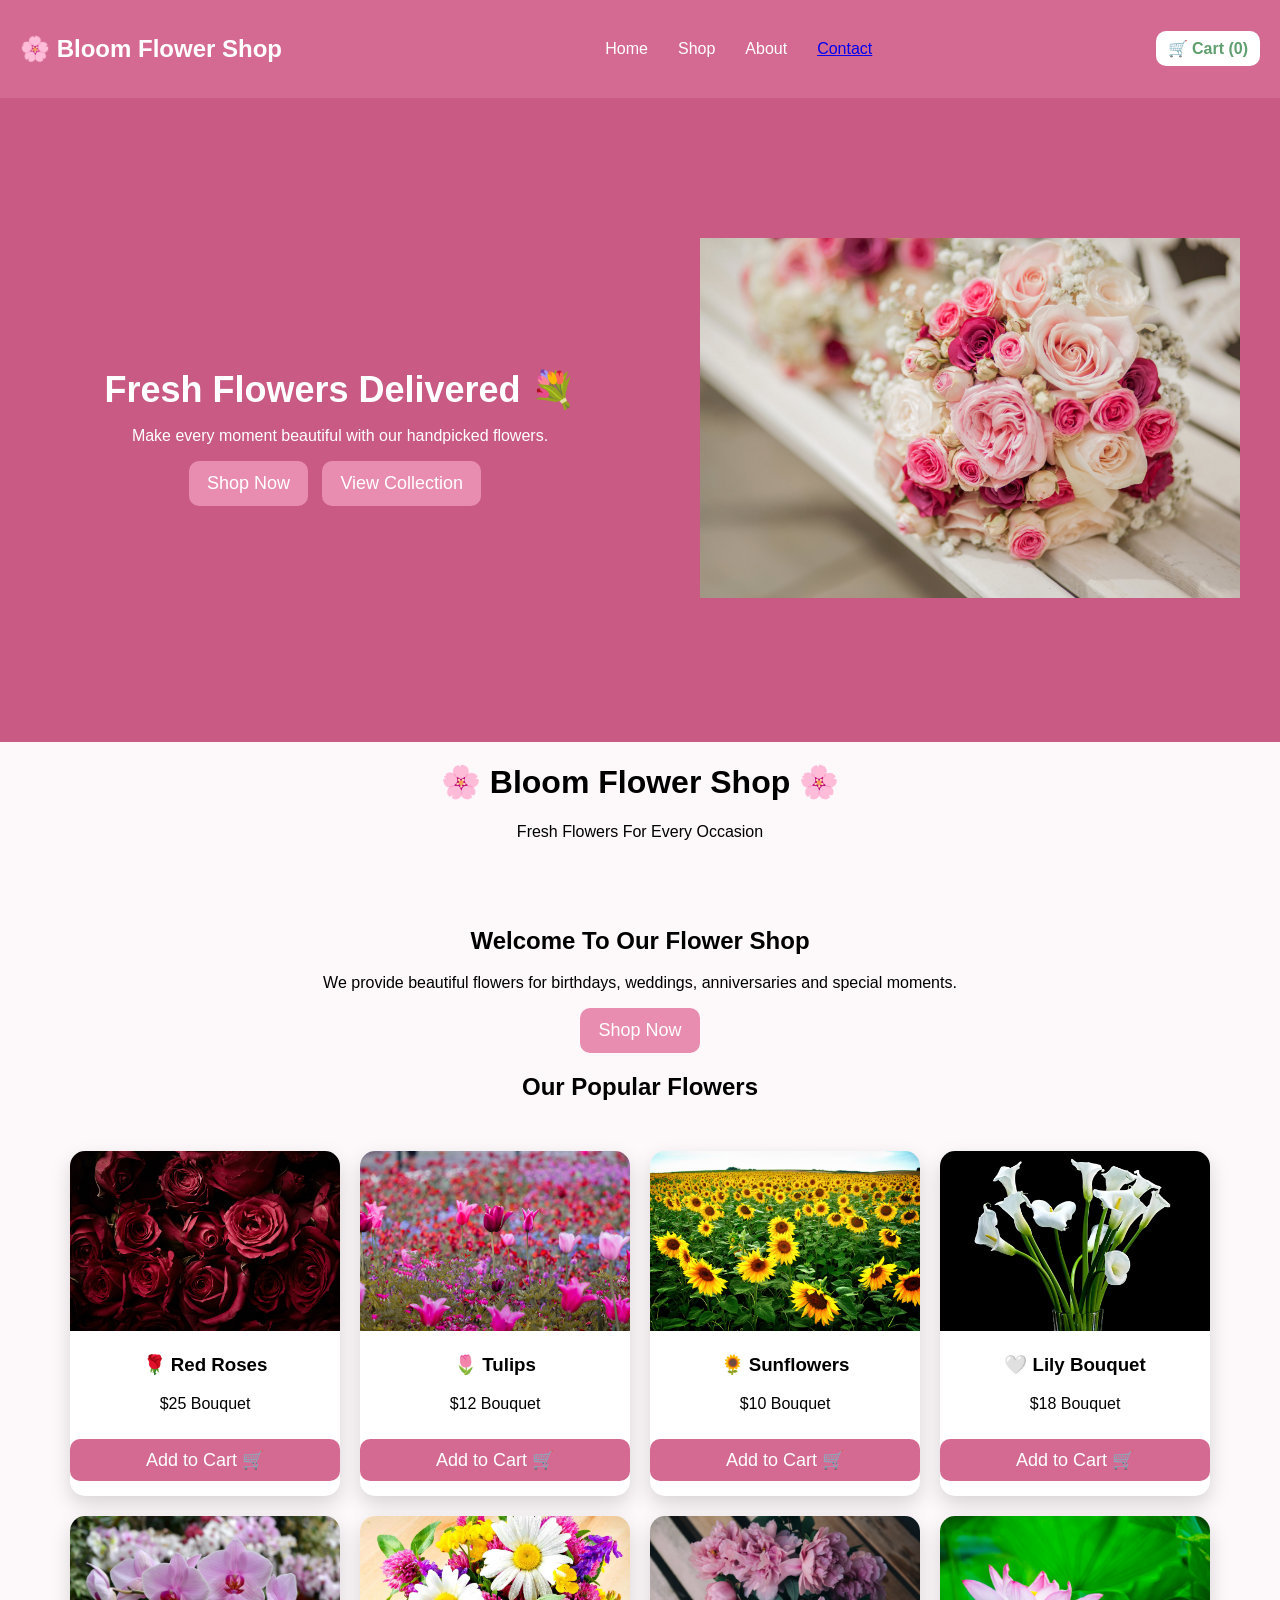
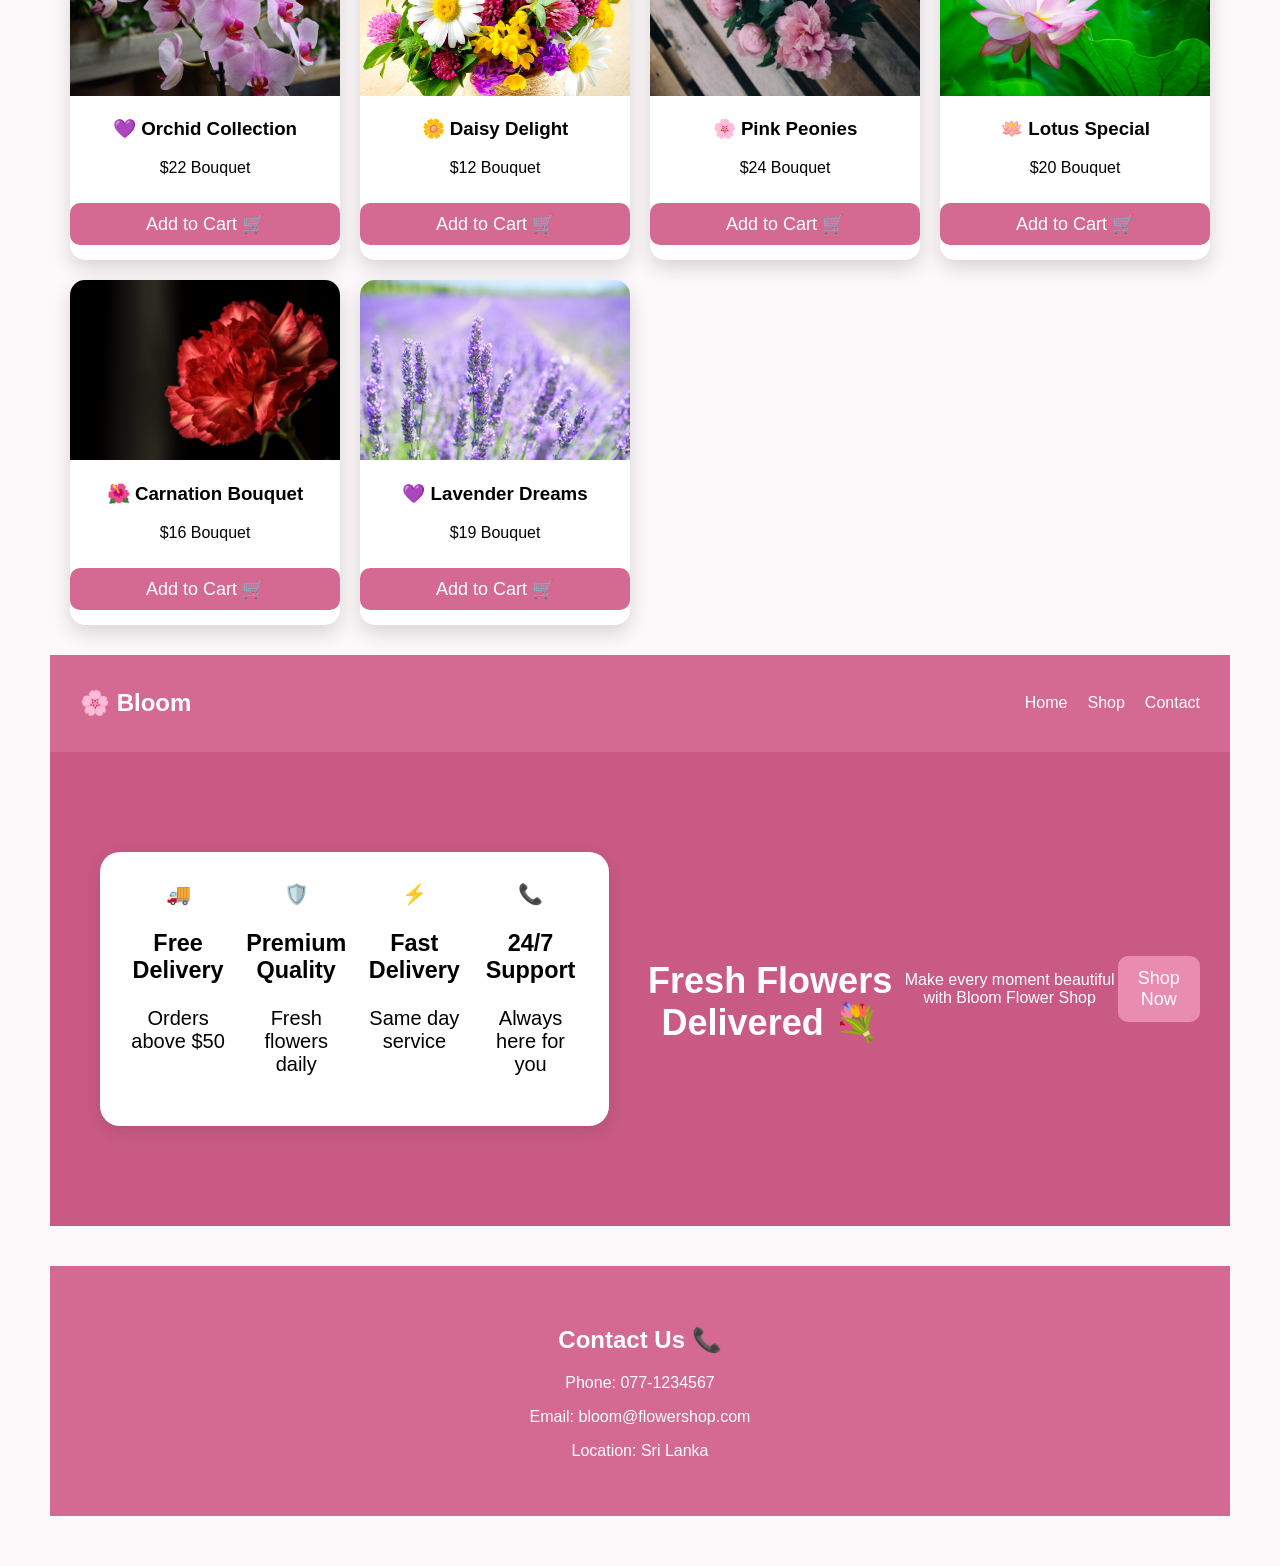
==== index.html @ b7c48447 "initTest" ====
<!DOCTYPE html>
<html>

<head>
    <link rel="stylesheet" href="style.css">
    <title>Bloom Flower Shop</title>
    <link rel="stylesheet" href="style.css">
</head>
<script src="script.js"></script>
<body>
<header class="topbar">

    <h2>🌸 Bloom Flower Shop</h2>

    <nav>
        <ul>
            <li>Home</li>
            <li>Shop</li>
            <li>About</li>
            <li><a href="#contact">Contact</a></li>
        </ul>
    </nav>

    <div class="cart" id="cart">
        🛒 Cart (0)
    </div>

</header>
<section class="hero">
    <section class="hero">

    <div class="hero-text">

        <h1>Fresh Flowers Delivered 💐</h1>

        <p>
            Make every moment beautiful with our handpicked flowers.
        </p>

        <button>Shop Now</button>

        <button>View Collection</button>

    </div>

    <div class="hero-image">

        <img src="images/hero.jpg">

    </div>

</section>
</section>
        <h1>🌸 Bloom Flower Shop 🌸</h1>
        <p>Fresh Flowers For Every Occasion</p>
    </header>

    <section>
        <h2>Welcome To Our Flower Shop</h2>

        <p>
            We provide beautiful flowers for birthdays,
            weddings, anniversaries and special moments.
        </p>

        <button>Shop Now</button>
        <h2>Our Popular Flowers</h2>

<section class="products">

    <div class="flower-card">
        <img src="images/rose.jpg">
        <h3>🌹 Red Roses</h3>
        <p>$25 Bouquet</p>
        <button class="cart-btn">
    Add to Cart 🛒
</button>
    </div>

    <div class="flower-card">
        <img src="images/tulip.jpg">
        <h3>🌷 Tulips</h3>
        <p>$12 Bouquet</p>
        <button class="cart-btn">
    Add to Cart 🛒
</button>
    </div>

    <div class="flower-card">
        <img src="images/sunflower.jpg">
        <h3>🌻 Sunflowers</h3>
        <p>$10 Bouquet</p>
        <button class="cart-btn">
    Add to Cart 🛒
</button>
    </div>
    <div class="flower-card">
    <img src="images/lily.jpg">
    <h3>🤍 Lily Bouquet</h3>
    <p>$18 Bouquet</p>
    <button class="cart-btn">
    Add to Cart 🛒
</button>
</div>

<div class="flower-card">
    <img src="images/orchid.jpg">
    <h3>💜 Orchid Collection</h3>
    <p>$22 Bouquet</p>
    <button class="cart-btn">
    Add to Cart 🛒
</button>
</div>

<div class="flower-card">
    <img src="images/daisy.jpg">
    <h3>🌼 Daisy Delight</h3>
    <p>$12 Bouquet</p>
    <button class="cart-btn">
    Add to Cart 🛒
</button>
</div>

<div class="flower-card">
    <img src="images/peony.jpg">
    <h3>🌸 Pink Peonies</h3>
    <p>$24 Bouquet</p>
    <button class="cart-btn">
    Add to Cart 🛒
</button>
</div>

<div class="flower-card">
    <img src="images/lotus.jpg">
    <h3>🪷 Lotus Special</h3>
    <p>$20 Bouquet</p>
    <button class="cart-btn">
    Add to Cart 🛒
</button>
</div>
<div class="flower-card">
    <img src="images/carnation.jpg">
    <h3>🌺 Carnation Bouquet</h3>
    <p>$16 Bouquet</p>
    <button class="cart-btn">
    Add to Cart 🛒
</button>
</div>
<div class="flower-card">
    <img src="images/lavender.jpg">
    <h3>💜 Lavender Dreams</h3>
    <p>$19 Bouquet</p>
    <button class="cart-btn">
    Add to Cart 🛒
</button>
</div>

</section>

</body>
<nav class="navbar">
    <h2>🌸 Bloom</h2>

    <ul>
        <li>Home</li>
        <li>Shop</li>
        <li>Contact</li>
    </ul>
</nav>
<section class="hero">
    <section class="features">

    <div class="feature">
        🚚
        <h3>Free Delivery</h3>
        <p>Orders above $50</p>
    </div>

    <div class="feature">
        🛡️
        <h3>Premium Quality</h3>
        <p>Fresh flowers daily</p>
    </div>

    <div class="feature">
        ⚡
        <h3>Fast Delivery</h3>
        <p>Same day service</p>
    </div>

    <div class="feature">
        📞
        <h3>24/7 Support</h3>
        <p>Always here for you</p>
    </div>

</section>
    <h1>Fresh Flowers Delivered 💐</h1>
    <p>Make every moment beautiful with Bloom Flower Shop</p>
    <button>Shop Now</button>
</section>
<section class="contact" id="contact">
    <h2>Contact Us 📞</h2>

    <p>Phone: 077-1234567</p>
    <p>Email: bloom@flowershop.com</p>
    <p>Location: Sri Lanka</p>
</section>
<script src="script.js"></script>
</body>
---- style.css ----
:root {
    --dark-pink: #c85a84;
    --pink: #e88db0;
    --green: #5f9e6e;
    --white: #ffffff;
    --light-bg: #fdf8fa;
}
body {
    font-family: Arial, sans-serif;
    background: var(--light-bg);
}

header {
    background-color: #d46a92;
    color: white;
    padding: 30px;
}

section {
    padding: 50px;
}

button {
    background: var(--pink);
    color: white;
    border: none;
    padding: 12px 25px;
    font-size: 18px;
    cursor: pointer;
    border-radius: 10px;
}
.flower-card {
    background: white;
    border-radius: 15px;
    overflow: hidden;

    box-shadow: 0 5px 15px rgba(0,0,0,0.1);

    transition: transform 0.3s ease, box-shadow 0.3s ease;
}
.flower-card:hover {
    transform: translateY(-10px);
    box-shadow: 0 15px 25px rgba(0,0,0,0.2);
}
.flower-card img {
    width: 100%;
    height: 180px;
    object-fit: cover;
}
.navbar {
    display: flex;
    justify-content: space-between;
    align-items: center;

    background-color: #d46a92;
    color: white;

    padding: 15px 30px;
}

.navbar ul {
    list-style: none;
    display: flex;
    gap: 20px;
}

.navbar li {
    cursor: pointer;
}
.hero {
    display: flex;

    justify-content: space-between;

    align-items: center;

    padding: 60px;

    background: #d46a92;

    color: white;
}
.hero-text {
    width: 50%;
}
.hero-text h1 {
    font-size: 60px;
}
.hero-image {
    width: 45%;
}
.hero-image img {
    width: 100%;
}
.hero button {
    margin-right: 10px;
}
body {
    margin: 0;
    font-family: Arial, sans-serif;
    text-align: center;
}
.contact {
    background-color: #d46a92;
    color: white;

    padding: 40px;
    margin-top: 40px;
}
button {
    background: var(--pink);
    color: white;

    border: none;
    padding: 12px 25px;

    border-radius: 10px;
    cursor: pointer;
}
.flower-card button {
    width: 100%;
    margin-top: 10px;

    background-color: #d46a92;
    color: white;

    border: none;
    padding: 10px;

    border-radius: 10px;

    cursor: pointer;

    transition: all 0.3s ease;
}
.flower-card button:hover {
    background: var(--green);
    transform: scale(1.05);
}
.products {
    display: grid;
    grid-template-columns: repeat(auto-fit, minmax(220px, 1fr));
    gap: 20px;
    padding: 40px;
}
transition: all 0.3s ease;
.flower-card:hover {
    transform: translateY(-8px);
}
.topbar {
    display: flex;

    justify-content: space-between;

    align-items: center;

    background: var(--dark-pink);

    color: white;

    padding: 20px 40px;
}
.topbar {
    display: flex;
    justify-content: space-between;
    align-items: center;

    background: #d46a92;
    color: white;

    padding: 15px 20px;
}
.topbar ul {
    display: flex;

    list-style: none;

    gap: 30px;
}
.topbar li {
    cursor: pointer;
}
body {
    margin: 0;
    font-family: Arial, sans-serif;
}
.products {
    display: grid;
    grid-template-columns: repeat(auto-fit, minmax(220px, 1fr));
    gap: 20px;
    padding: 30px;
}
.flower-card {
    background: white;
    border-radius: 15px;
    overflow: hidden;

    box-shadow: 0 8px 20px rgba(0,0,0,0.15);

    text-align: center;
    padding-bottom: 15px;

    transition: all 0.3s ease;
}

* {
    box-sizing: border-box;
}
.hero {
    background: var(--dark-pink);
    color: white;

    text-align: center;
    padding: 70px 20px;
}
.hero h1 {
    font-size: 36px;
    margin-bottom: 10px;
}
button {
    background: var(--pink);
    color: white;

    border: none;
    padding: 12px 18px;

    border-radius: 10px;

    cursor: pointer;

    transition: all 0.3s ease;
}
button:hover {
    background: var(--green);
    transform: scale(1.05);
}
html {
    scroll-behavior: smooth;
}
.hero, .products {
    padding-left: 20px;
    padding-right: 20px;
}
.flower-card:hover {
    transform: translateY(-10px);
    box-shadow: 0 15px 30px rgba(255,105,180,0.4);
}
.features {

    display: grid;

    grid-template-columns: repeat(4, 1fr);

    gap: 20px;

    background: white;

    color: black;

    padding: 30px;

    margin: 30px;

    border-radius: 20px;

    box-shadow: 0 5px 15px rgba(0,0,0,0.1);
}
.feature {
    text-align: center;
    color: black;
}
.feature {
    font-size: 20px;
}
.cart {
    background: white;
    color: var(--green);

    padding: 8px 12px;
    border-radius: 10px;
    font-weight: bold;
}
---- style.css ----
:root {
    --dark-pink: #c85a84;
    --pink: #e88db0;
    --green: #5f9e6e;
    --white: #ffffff;
    --light-bg: #fdf8fa;
}
body {
    font-family: Arial, sans-serif;
    background: var(--light-bg);
}

header {
    background-color: #d46a92;
    color: white;
    padding: 30px;
}

section {
    padding: 50px;
}

button {
    background: var(--pink);
    color: white;
    border: none;
    padding: 12px 25px;
    font-size: 18px;
    cursor: pointer;
    border-radius: 10px;
}
.flower-card {
    background: white;
    border-radius: 15px;
    overflow: hidden;

    box-shadow: 0 5px 15px rgba(0,0,0,0.1);

    transition: transform 0.3s ease, box-shadow 0.3s ease;
}
.flower-card:hover {
    transform: translateY(-10px);
    box-shadow: 0 15px 25px rgba(0,0,0,0.2);
}
.flower-card img {
    width: 100%;
    height: 180px;
    object-fit: cover;
}
.navbar {
    display: flex;
    justify-content: space-between;
    align-items: center;

    background-color: #d46a92;
    color: white;

    padding: 15px 30px;
}

.navbar ul {
    list-style: none;
    display: flex;
    gap: 20px;
}

.navbar li {
    cursor: pointer;
}
.hero {
    display: flex;

    justify-content: space-between;

    align-items: center;

    padding: 60px;

    background: #d46a92;

    color: white;
}
.hero-text {
    width: 50%;
}
.hero-text h1 {
    font-size: 60px;
}
.hero-image {
    width: 45%;
}
.hero-image img {
    width: 100%;
}
.hero button {
    margin-right: 10px;
}
body {
    margin: 0;
    font-family: Arial, sans-serif;
    text-align: center;
}
.contact {
    background-color: #d46a92;
    color: white;

    padding: 40px;
    margin-top: 40px;
}
button {
    background: var(--pink);
    color: white;

    border: none;
    padding: 12px 25px;

    border-radius: 10px;
    cursor: pointer;
}
.flower-card button {
    width: 100%;
    margin-top: 10px;

    background-color: #d46a92;
    color: white;

    border: none;
    padding: 10px;

    border-radius: 10px;

    cursor: pointer;

    transition: all 0.3s ease;
}
.flower-card button:hover {
    background: var(--green);
    transform: scale(1.05);
}
.products {
    display: grid;
    grid-template-columns: repeat(auto-fit, minmax(220px, 1fr));
    gap: 20px;
    padding: 40px;
}
transition: all 0.3s ease;
.flower-card:hover {
    transform: translateY(-8px);
}
.topbar {
    display: flex;

    justify-content: space-between;

    align-items: center;

    background: var(--dark-pink);

    color: white;

    padding: 20px 40px;
}
.topbar {
    display: flex;
    justify-content: space-between;
    align-items: center;

    background: #d46a92;
    color: white;

    padding: 15px 20px;
}
.topbar ul {
    display: flex;

    list-style: none;

    gap: 30px;
}
.topbar li {
    cursor: pointer;
}
body {
    margin: 0;
    font-family: Arial, sans-serif;
}
.products {
    display: grid;
    grid-template-columns: repeat(auto-fit, minmax(220px, 1fr));
    gap: 20px;
    padding: 30px;
}
.flower-card {
    background: white;
    border-radius: 15px;
    overflow: hidden;

    box-shadow: 0 8px 20px rgba(0,0,0,0.15);

    text-align: center;
    padding-bottom: 15px;

    transition: all 0.3s ease;
}

* {
    box-sizing: border-box;
}
.hero {
    background: var(--dark-pink);
    color: white;

    text-align: center;
    padding: 70px 20px;
}
.hero h1 {
    font-size: 36px;
    margin-bottom: 10px;
}
button {
    background: var(--pink);
    color: white;

    border: none;
    padding: 12px 18px;

    border-radius: 10px;

    cursor: pointer;

    transition: all 0.3s ease;
}
button:hover {
    background: var(--green);
    transform: scale(1.05);
}
html {
    scroll-behavior: smooth;
}
.hero, .products {
    padding-left: 20px;
    padding-right: 20px;
}
.flower-card:hover {
    transform: translateY(-10px);
    box-shadow: 0 15px 30px rgba(255,105,180,0.4);
}
.features {

    display: grid;

    grid-template-columns: repeat(4, 1fr);

    gap: 20px;

    background: white;

    color: black;

    padding: 30px;

    margin: 30px;

    border-radius: 20px;

    box-shadow: 0 5px 15px rgba(0,0,0,0.1);
}
.feature {
    text-align: center;
    color: black;
}
.feature {
    font-size: 20px;
}
.cart {
    background: white;
    color: var(--green);

    padding: 8px 12px;
    border-radius: 10px;
    font-weight: bold;
}
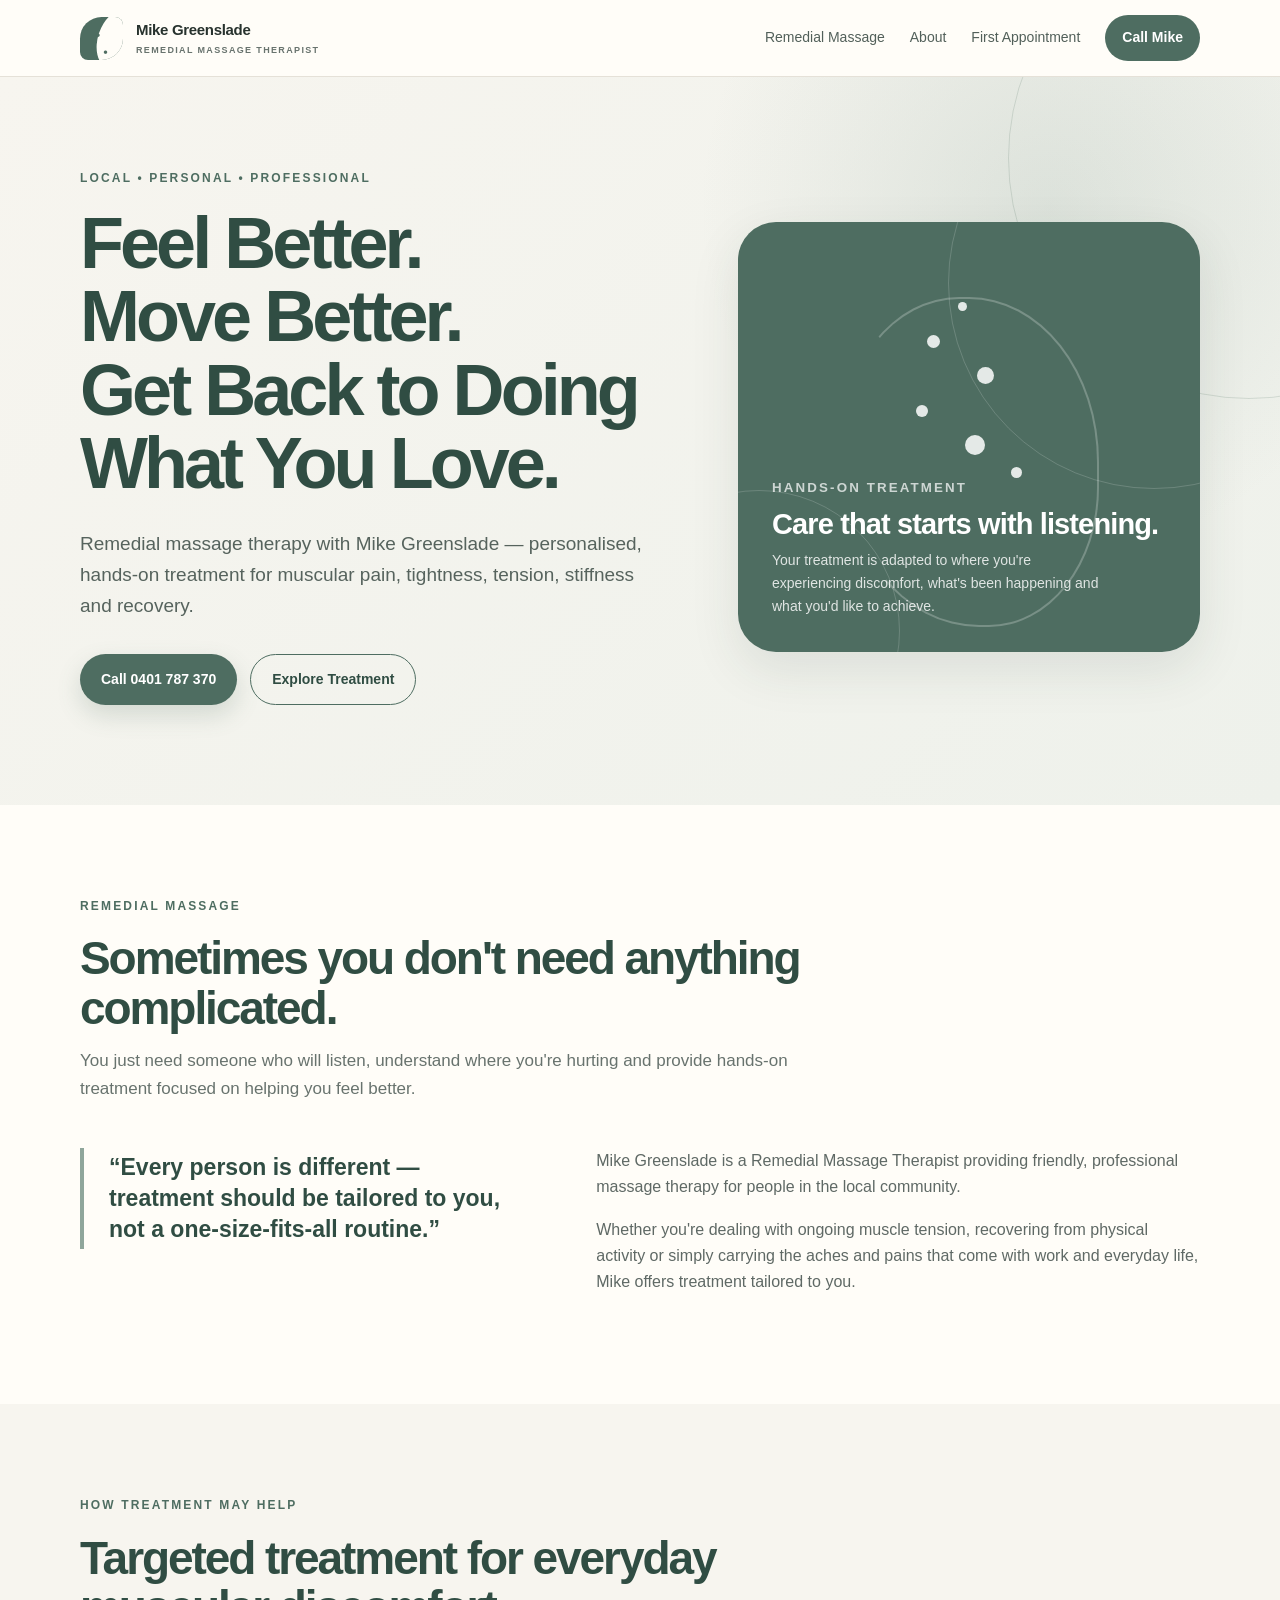
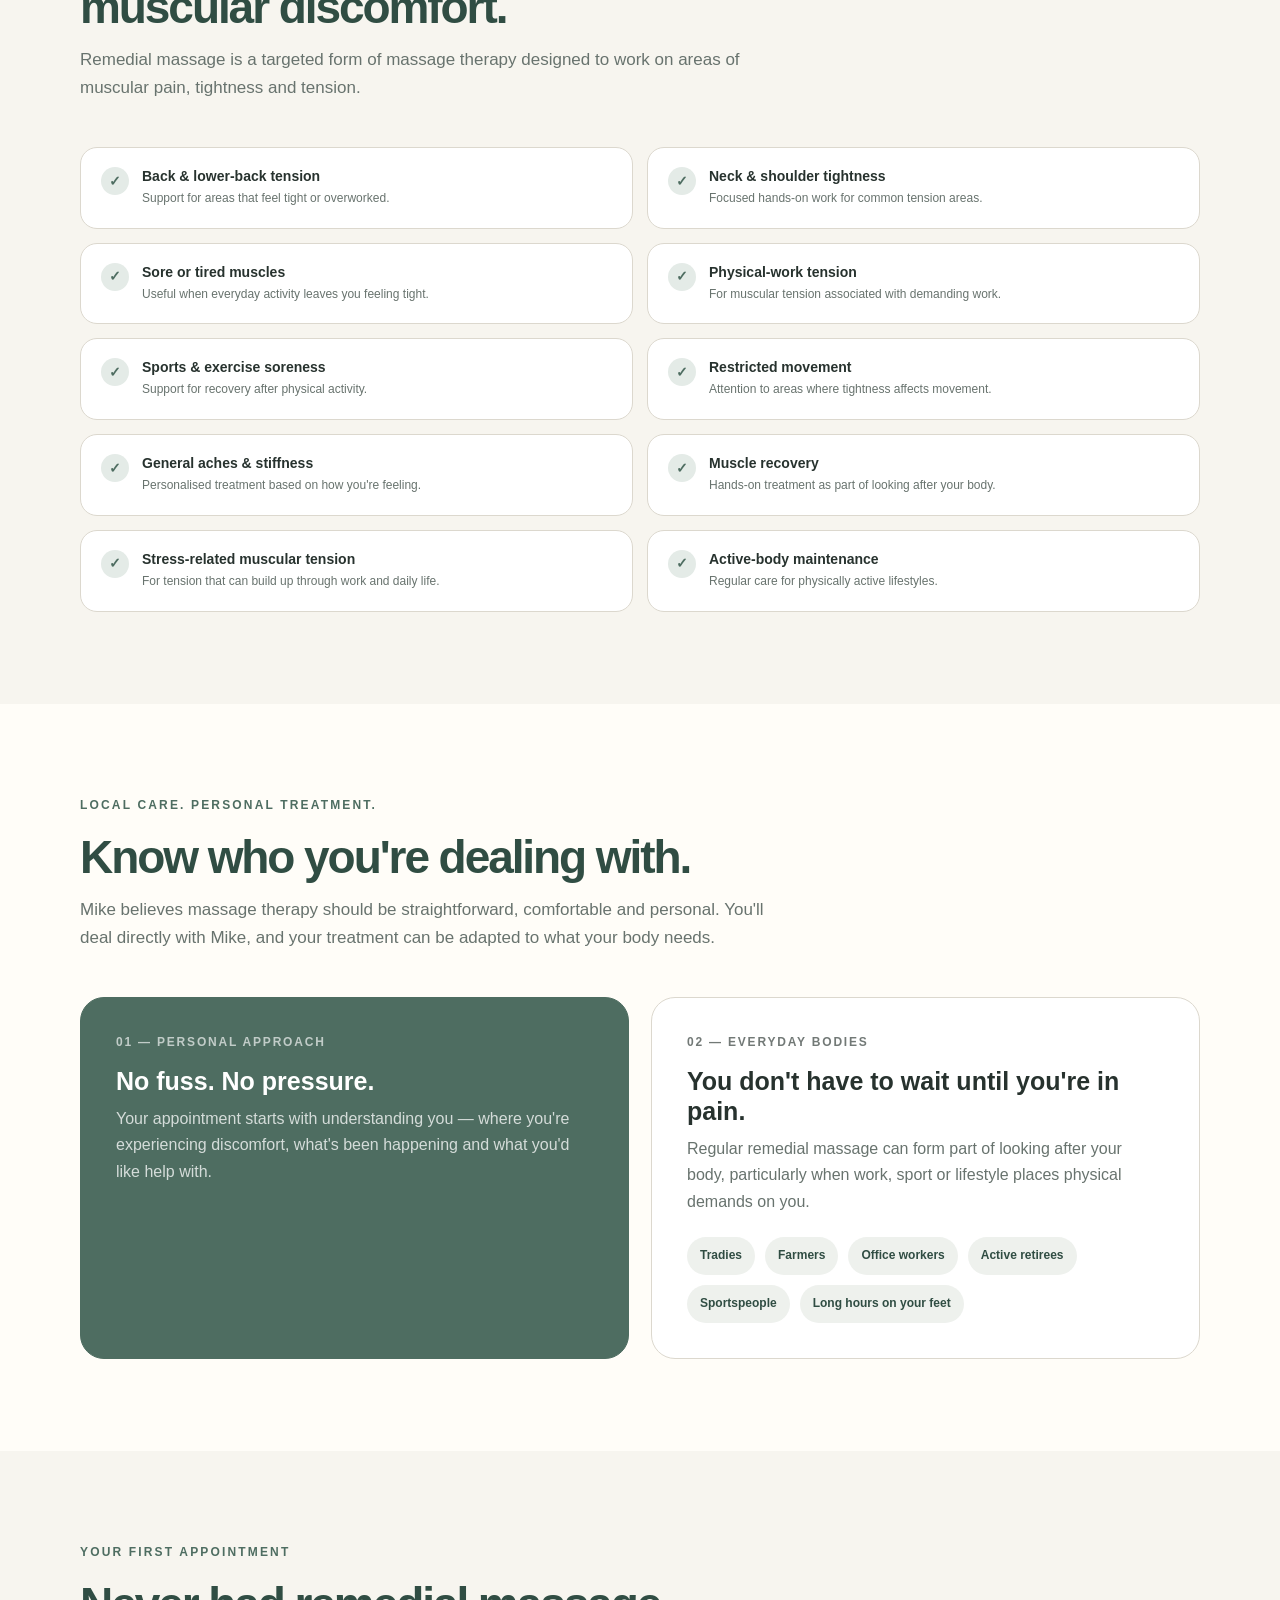
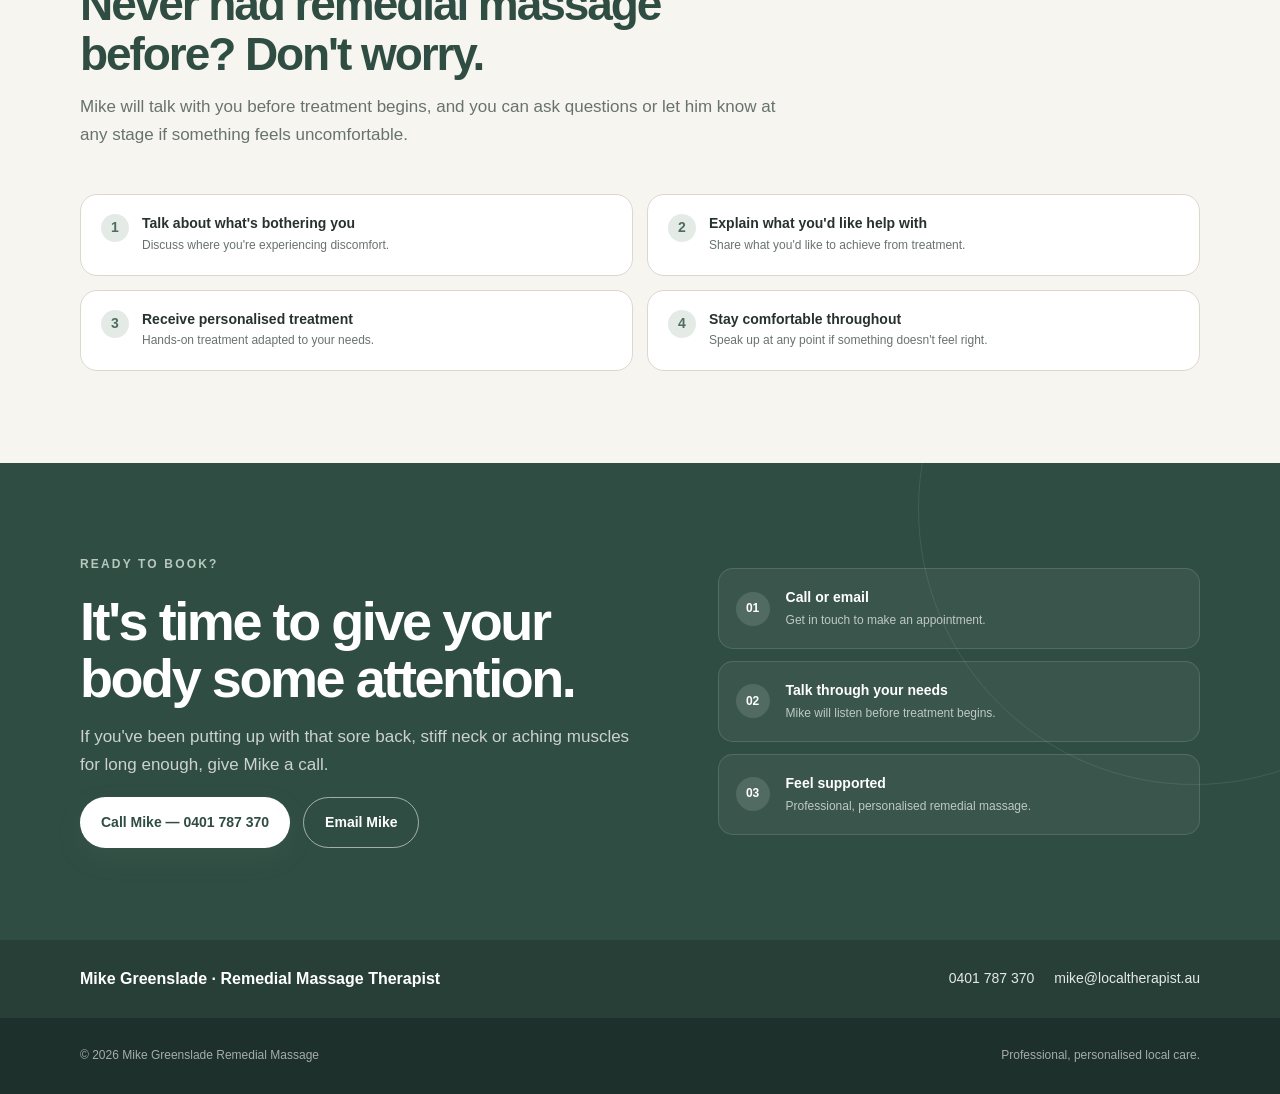
==== commit 011c166a: "v1" ====
--- a/index.html
+++ b/index.html
@@ -1,212 +1,1062 @@
-<!DOCTYPE html>
-<html>
-
-<head>
-    <link rel="stylesheet" href="style.css">
-    <title>Bloom Flower Shop</title>
-    <link rel="stylesheet" href="style.css">
-</head>
-<script src="script.js"></script>
-<body>
-<header class="topbar">
-
-    <h2>🌸 Bloom Flower Shop</h2>
-
-    <nav>
-        <ul>
-            <li>Home</li>
-            <li>Shop</li>
-            <li>About</li>
-            <li><a href="#contact">Contact</a></li>
-        </ul>
-    </nav>
-
-    <div class="cart" id="cart">
-        🛒 Cart (0)
-    </div>
-
-</header>
-<section class="hero">
-    <section class="hero">
-
-    <div class="hero-text">
-
-        <h1>Fresh Flowers Delivered 💐</h1>
-
-        <p>
-            Make every moment beautiful with our handpicked flowers.
-        </p>
-
-        <button>Shop Now</button>
-
-        <button>View Collection</button>
-
-    </div>
-
-    <div class="hero-image">
-
-        <img src="images/hero.jpg">
-
-    </div>
-
-</section>
-</section>
-        <h1>🌸 Bloom Flower Shop 🌸</h1>
-        <p>Fresh Flowers For Every Occasion</p>
+<!doctype html>
+<html lang="en">
+  <head>
+    <meta charset="UTF-8" />
+    <meta name="viewport" content="width=device-width, initial-scale=1.0" />
+    <meta
+      name="description"
+      content="Remedial massage therapy with Mike Greenslade. Friendly, professional and personalised treatment for muscular pain, tension, stiffness and recovery."
+    />
+    <title>Mike Greenslade | Remedial Massage Therapist</title>
+
+    <style>
+      :root {
+        --forest: #4e6d61;
+        --forest-dark: #304d43;
+        --sage: #8fa69b;
+        --cream: #f7f5ef;
+        --warm-white: #fffdf8;
+        --sand: #e8e3d8;
+        --ink: #27322e;
+        --muted: #68736e;
+        --line: #dcd8ce;
+        --shadow: 0 18px 50px rgba(43, 58, 52, 0.1);
+        --radius: 24px;
+      }
+
+      * {
+        box-sizing: border-box;
+      }
+      html {
+        scroll-behavior: smooth;
+      }
+
+      body {
+        margin: 0;
+        color: var(--ink);
+        background: var(--warm-white);
+        font-family:
+          Inter,
+          ui-sans-serif,
+          -apple-system,
+          BlinkMacSystemFont,
+          "Segoe UI",
+          Roboto,
+          Arial,
+          sans-serif;
+        line-height: 1.65;
+      }
+
+      a {
+        color: inherit;
+        text-decoration: none;
+      }
+      img {
+        max-width: 100%;
+        display: block;
+      }
+
+      .container {
+        width: min(1120px, calc(100% - 40px));
+        margin-inline: auto;
+      }
+
+      /* Header */
+      header {
+        position: sticky;
+        top: 0;
+        z-index: 20;
+        background: rgba(255, 253, 248, 0.92);
+        backdrop-filter: blur(14px);
+        border-bottom: 1px solid rgba(220, 216, 206, 0.75);
+      }
+
+      .nav {
+        min-height: 76px;
+        display: flex;
+        align-items: center;
+        justify-content: space-between;
+        gap: 24px;
+      }
+
+      .brand {
+        display: flex;
+        align-items: center;
+        gap: 13px;
+        font-weight: 800;
+        letter-spacing: -0.02em;
+      }
+
+      .brand-mark {
+        width: 43px;
+        height: 43px;
+        position: relative;
+        overflow: hidden;
+        background: var(--forest);
+        border-radius: 50% 8px 50% 8px;
+      }
+
+      .brand-mark::before {
+        content: "";
+        position: absolute;
+        width: 35px;
+        height: 58px;
+        background: var(--warm-white);
+        border-radius: 50%;
+        left: 18px;
+        top: -7px;
+        transform: rotate(18deg);
+      }
+
+      .brand-mark::after {
+        content: "•  •  •";
+        position: absolute;
+        color: var(--forest);
+        font-size: 12px;
+        line-height: 13px;
+        width: 28px;
+        left: 10px;
+        top: 9px;
+        transform: rotate(-70deg);
+        letter-spacing: 3px;
+      }
+
+      .brand span {
+        display: block;
+      }
+      .brand-name {
+        font-size: 15px;
+      }
+      .brand-sub {
+        font-size: 9px;
+        color: var(--muted);
+        letter-spacing: 0.15em;
+        text-transform: uppercase;
+      }
+
+      .nav-links {
+        display: flex;
+        align-items: center;
+        gap: 25px;
+        font-size: 14px;
+        color: #52605a;
+      }
+
+      .nav-links a:hover {
+        color: var(--forest-dark);
+      }
+
+      .nav-cta {
+        padding: 11px 17px;
+        border-radius: 999px;
+        color: white !important;
+        background: var(--forest);
+        font-weight: 700;
+      }
+
+      /* Hero */
+      .hero {
+        position: relative;
+        overflow: hidden;
+        background:
+          radial-gradient(
+            circle at 82% 18%,
+            rgba(143, 166, 155, 0.22),
+            transparent 29%
+          ),
+          linear-gradient(135deg, #f7f5ef 0%, #eef1eb 100%);
+        padding: 92px 0 100px;
+      }
+
+      .hero::before {
+        content: "";
+        position: absolute;
+        width: 480px;
+        height: 480px;
+        right: -210px;
+        top: -160px;
+        border: 1px solid rgba(78, 109, 97, 0.18);
+        border-radius: 50%;
+      }
+
+      .hero-grid {
+        position: relative;
+        display: grid;
+        grid-template-columns: 1.12fr 0.88fr;
+        align-items: center;
+        gap: 70px;
+      }
+
+      .eyebrow {
+        color: var(--forest);
+        font-size: 12px;
+        font-weight: 800;
+        letter-spacing: 0.18em;
+        text-transform: uppercase;
+        margin-bottom: 18px;
+      }
+
+      h1 {
+        margin: 0;
+        max-width: 720px;
+        font-size: clamp(42px, 6vw, 72px);
+        line-height: 1.02;
+        letter-spacing: -0.055em;
+        color: var(--forest-dark);
+      }
+
+      .hero-lead {
+        max-width: 640px;
+        font-size: 19px;
+        color: #56635d;
+        margin: 27px 0 32px;
+      }
+
+      .buttons {
+        display: flex;
+        flex-wrap: wrap;
+        gap: 13px;
+      }
+
+      .button {
+        display: inline-flex;
+        align-items: center;
+        justify-content: center;
+        min-height: 50px;
+        padding: 13px 21px;
+        border-radius: 999px;
+        font-weight: 800;
+        font-size: 14px;
+        transition: 0.2s ease;
+      }
+
+      .button-primary {
+        background: var(--forest);
+        color: white;
+        box-shadow: 0 10px 25px rgba(78, 109, 97, 0.2);
+      }
+
+      .button-primary:hover {
+        transform: translateY(-2px);
+        background: var(--forest-dark);
+      }
+      .button-secondary {
+        border: 1px solid var(--forest);
+        color: var(--forest-dark);
+      }
+      .button-secondary:hover {
+        background: rgba(78, 109, 97, 0.07);
+      }
+
+      .hero-card {
+        min-height: 430px;
+        position: relative;
+        border-radius: 38px;
+        background: var(--forest);
+        box-shadow: var(--shadow);
+        overflow: hidden;
+        display: flex;
+        align-items: flex-end;
+        padding: 34px;
+        color: white;
+      }
+
+      .hero-card::before,
+      .hero-card::after {
+        content: "";
+        position: absolute;
+        border: 1px solid rgba(255, 255, 255, 0.17);
+        border-radius: 50%;
+      }
+
+      .hero-card::before {
+        width: 410px;
+        height: 410px;
+        right: -160px;
+        top: -145px;
+      }
+      .hero-card::after {
+        width: 280px;
+        height: 280px;
+        left: -120px;
+        bottom: -120px;
+      }
+
+      .body-art {
+        position: absolute;
+        inset: 45px 40px 90px;
+      }
+
+      .body-art .arc {
+        position: absolute;
+        width: 260px;
+        height: 330px;
+        left: 50%;
+        top: 30px;
+        transform: translateX(-50%);
+        border: 2px solid rgba(255, 255, 255, 0.24);
+        border-left-color: transparent;
+        border-radius: 48% 52% 44% 56%;
+      }
+
+      .body-art .dot {
+        position: absolute;
+        border-radius: 50%;
+        background: rgba(255, 255, 255, 0.85);
+      }
+
+      .dot.d1 {
+        width: 9px;
+        height: 9px;
+        left: 47%;
+        top: 12%;
+      }
+      .dot.d2 {
+        width: 13px;
+        height: 13px;
+        left: 39%;
+        top: 23%;
+      }
+      .dot.d3 {
+        width: 17px;
+        height: 17px;
+        left: 52%;
+        top: 34%;
+      }
+      .dot.d4 {
+        width: 12px;
+        height: 12px;
+        left: 36%;
+        top: 47%;
+      }
+      .dot.d5 {
+        width: 20px;
+        height: 20px;
+        left: 49%;
+        top: 57%;
+      }
+      .dot.d6 {
+        width: 11px;
+        height: 11px;
+        left: 61%;
+        top: 68%;
+      }
+
+      .hero-card-copy {
+        position: relative;
+        z-index: 2;
+      }
+      .hero-card-copy small {
+        text-transform: uppercase;
+        letter-spacing: 0.16em;
+        opacity: 0.72;
+        font-weight: 700;
+      }
+      .hero-card-copy h2 {
+        font-size: 29px;
+        line-height: 1.1;
+        margin: 8px 0 8px;
+        letter-spacing: -0.03em;
+      }
+      .hero-card-copy p {
+        margin: 0;
+        max-width: 330px;
+        opacity: 0.82;
+        font-size: 14px;
+      }
+
+      /* Sections */
+      section {
+        padding: 92px 0;
+      }
+      .section-soft {
+        background: var(--cream);
+      }
+      .section-heading {
+        max-width: 720px;
+        margin-bottom: 45px;
+      }
+      .section-heading h2 {
+        margin: 0 0 13px;
+        color: var(--forest-dark);
+        font-size: clamp(31px, 4vw, 46px);
+        line-height: 1.08;
+        letter-spacing: -0.045em;
+      }
+      .section-heading p {
+        margin: 0;
+        color: var(--muted);
+        font-size: 17px;
+      }
+
+      .intro-grid {
+        display: grid;
+        grid-template-columns: 0.85fr 1.15fr;
+        gap: 70px;
+        align-items: start;
+      }
+
+      .quote {
+        border-left: 4px solid var(--sage);
+        padding: 4px 0 4px 25px;
+        font-size: 23px;
+        line-height: 1.35;
+        font-weight: 700;
+        color: var(--forest-dark);
+      }
+
+      .intro-copy p {
+        color: #5f6965;
+        margin-top: 0;
+      }
+
+      .benefit-grid {
+        display: grid;
+        grid-template-columns: repeat(2, 1fr);
+        gap: 14px;
+      }
+
+      .benefit {
+        background: white;
+        border: 1px solid var(--line);
+        border-radius: 17px;
+        padding: 19px 20px;
+        display: flex;
+        gap: 13px;
+        align-items: flex-start;
+      }
+
+      .benefit-icon {
+        flex: 0 0 28px;
+        width: 28px;
+        height: 28px;
+        border-radius: 50%;
+        background: #e4ebe7;
+        color: var(--forest);
+        display: grid;
+        place-items: center;
+        font-size: 14px;
+        font-weight: 900;
+      }
+
+      .benefit strong {
+        display: block;
+        font-size: 14px;
+        line-height: 1.35;
+      }
+      .benefit span {
+        display: block;
+        color: var(--muted);
+        font-size: 12px;
+        margin-top: 3px;
+      }
+
+      .local-grid {
+        display: grid;
+        grid-template-columns: 1fr 1fr;
+        gap: 22px;
+      }
+
+      .feature-card {
+        padding: 35px;
+        border-radius: var(--radius);
+        background: white;
+        border: 1px solid var(--line);
+      }
+
+      .feature-card.dark {
+        background: var(--forest);
+        color: white;
+        border-color: var(--forest);
+      }
+
+      .feature-number {
+        font-size: 12px;
+        font-weight: 800;
+        letter-spacing: 0.15em;
+        text-transform: uppercase;
+        opacity: 0.65;
+      }
+
+      .feature-card h3 {
+        font-size: 25px;
+        margin: 13px 0 10px;
+        line-height: 1.2;
+      }
+      .feature-card p {
+        margin: 0;
+        color: var(--muted);
+      }
+      .feature-card.dark p {
+        color: rgba(255, 255, 255, 0.76);
+      }
+
+      .audience {
+        display: flex;
+        flex-wrap: wrap;
+        gap: 10px;
+        margin-top: 22px;
+      }
+
+      .pill {
+        background: #eef1ed;
+        color: var(--forest-dark);
+        border-radius: 999px;
+        padding: 9px 13px;
+        font-size: 12px;
+        font-weight: 700;
+      }
+
+      /* Appointment */
+      .appointment {
+        background: var(--forest-dark);
+        color: white;
+        position: relative;
+        overflow: hidden;
+      }
+
+      .appointment::after {
+        content: "";
+        position: absolute;
+        width: 550px;
+        height: 550px;
+        border: 1px solid rgba(255, 255, 255, 0.09);
+        border-radius: 50%;
+        right: -190px;
+        top: -230px;
+      }
+
+      .appointment-grid {
+        position: relative;
+        z-index: 2;
+        display: grid;
+        grid-template-columns: 1fr 0.85fr;
+        gap: 70px;
+        align-items: center;
+      }
+
+      .appointment h2 {
+        margin: 0 0 16px;
+        font-size: clamp(34px, 5vw, 54px);
+        line-height: 1.05;
+        letter-spacing: -0.045em;
+      }
+
+      .appointment-lead {
+        color: rgba(255, 255, 255, 0.75);
+        max-width: 590px;
+        font-size: 17px;
+      }
+
+      .steps {
+        display: grid;
+        gap: 12px;
+      }
+
+      .step {
+        display: grid;
+        grid-template-columns: 36px 1fr;
+        gap: 14px;
+        align-items: center;
+        padding: 17px;
+        border: 1px solid rgba(255, 255, 255, 0.13);
+        border-radius: 15px;
+        background: rgba(255, 255, 255, 0.05);
+      }
+
+      .step-no {
+        width: 34px;
+        height: 34px;
+        border-radius: 50%;
+        background: rgba(255, 255, 255, 0.12);
+        display: grid;
+        place-items: center;
+        font-size: 12px;
+        font-weight: 800;
+      }
+
+      .step strong {
+        display: block;
+        font-size: 14px;
+      }
+      .step span {
+        display: block;
+        font-size: 12px;
+        opacity: 0.67;
+        margin-top: 2px;
+      }
+
+      .contact-strip {
+        padding: 26px 0;
+        background: #273f37;
+        color: white;
+      }
+
+      .contact-inner {
+        display: flex;
+        align-items: center;
+        justify-content: space-between;
+        gap: 20px;
+      }
+
+      .contact-details {
+        display: flex;
+        flex-wrap: wrap;
+        gap: 20px;
+        font-size: 14px;
+      }
+      .contact-details a {
+        opacity: 0.88;
+      }
+      .contact-details a:hover {
+        opacity: 1;
+        text-decoration: underline;
+      }
+
+      footer {
+        background: #1e302b;
+        color: rgba(255, 255, 255, 0.6);
+        padding: 28px 0;
+        font-size: 12px;
+      }
+
+      .footer-inner {
+        display: flex;
+        justify-content: space-between;
+        gap: 20px;
+      }
+
+      /* Mobile */
+      @media (max-width: 820px) {
+        .nav-links {
+          display: none;
+        }
+        .hero {
+          padding: 65px 0 70px;
+        }
+        .hero-grid,
+        .intro-grid,
+        .appointment-grid {
+          grid-template-columns: 1fr;
+          gap: 42px;
+        }
+        .hero-card {
+          min-height: 360px;
+        }
+        .benefit-grid,
+        .local-grid {
+          grid-template-columns: 1fr;
+        }
+        section {
+          padding: 68px 0;
+        }
+        .contact-inner,
+        .footer-inner {
+          align-items: flex-start;
+          flex-direction: column;
+        }
+      }
+
+      @media (max-width: 500px) {
+        .container {
+          width: min(100% - 28px, 1120px);
+        }
+        h1 {
+          font-size: 44px;
+        }
+        .hero-card {
+          min-height: 330px;
+          padding: 25px;
+        }
+        .benefit-grid {
+          gap: 10px;
+        }
+        .benefit {
+          padding: 15px;
+        }
+        .button {
+          width: 100%;
+        }
+      }
+
+      @media (prefers-reduced-motion: reduce) {
+        html {
+          scroll-behavior: auto;
+        }
+        * {
+          transition: none !important;
+        }
+      }
+    </style>
+  </head>
+
+  <body>
+    <header>
+      <div class="container nav">
+        <a
+          class="brand"
+          href="#top"
+          aria-label="Mike Greenslade Remedial Massage home"
+        >
+          <div class="brand-mark" aria-hidden="true"></div>
+          <div>
+            <span class="brand-name">Mike Greenslade</span>
+            <span class="brand-sub">Remedial Massage Therapist</span>
+          </div>
+        </a>
+
+        <nav class="nav-links" aria-label="Main navigation">
+          <a href="#massage">Remedial Massage</a>
+          <a href="#about">About</a>
+          <a href="#first">First Appointment</a>
+          <a class="nav-cta" href="tel:0401787370">Call Mike</a>
+        </nav>
+      </div>
     </header>
 
-    <section>
-        <h2>Welcome To Our Flower Shop</h2>
-
-        <p>
-            We provide beautiful flowers for birthdays,
-            weddings, anniversaries and special moments.
-        </p>
-
-        <button>Shop Now</button>
-        <h2>Our Popular Flowers</h2>
-
-<section class="products">
-
-    <div class="flower-card">
-        <img src="images/rose.jpg">
-        <h3>🌹 Red Roses</h3>
-        <p>$25 Bouquet</p>
-        <button class="cart-btn">
-    Add to Cart 🛒
-</button>
-    </div>
-
-    <div class="flower-card">
-        <img src="images/tulip.jpg">
-        <h3>🌷 Tulips</h3>
-        <p>$12 Bouquet</p>
-        <button class="cart-btn">
-    Add to Cart 🛒
-</button>
-    </div>
-
-    <div class="flower-card">
-        <img src="images/sunflower.jpg">
-        <h3>🌻 Sunflowers</h3>
-        <p>$10 Bouquet</p>
-        <button class="cart-btn">
-    Add to Cart 🛒
-</button>
-    </div>
-    <div class="flower-card">
-    <img src="images/lily.jpg">
-    <h3>🤍 Lily Bouquet</h3>
-    <p>$18 Bouquet</p>
-    <button class="cart-btn">
-    Add to Cart 🛒
-</button>
-</div>
-
-<div class="flower-card">
-    <img src="images/orchid.jpg">
-    <h3>💜 Orchid Collection</h3>
-    <p>$22 Bouquet</p>
-    <button class="cart-btn">
-    Add to Cart 🛒
-</button>
-</div>
-
-<div class="flower-card">
-    <img src="images/daisy.jpg">
-    <h3>🌼 Daisy Delight</h3>
-    <p>$12 Bouquet</p>
-    <button class="cart-btn">
-    Add to Cart 🛒
-</button>
-</div>
-
-<div class="flower-card">
-    <img src="images/peony.jpg">
-    <h3>🌸 Pink Peonies</h3>
-    <p>$24 Bouquet</p>
-    <button class="cart-btn">
-    Add to Cart 🛒
-</button>
-</div>
-
-<div class="flower-card">
-    <img src="images/lotus.jpg">
-    <h3>🪷 Lotus Special</h3>
-    <p>$20 Bouquet</p>
-    <button class="cart-btn">
-    Add to Cart 🛒
-</button>
-</div>
-<div class="flower-card">
-    <img src="images/carnation.jpg">
-    <h3>🌺 Carnation Bouquet</h3>
-    <p>$16 Bouquet</p>
-    <button class="cart-btn">
-    Add to Cart 🛒
-</button>
-</div>
-<div class="flower-card">
-    <img src="images/lavender.jpg">
-    <h3>💜 Lavender Dreams</h3>
-    <p>$19 Bouquet</p>
-    <button class="cart-btn">
-    Add to Cart 🛒
-</button>
-</div>
-
-</section>
-
-</body>
-<nav class="navbar">
-    <h2>🌸 Bloom</h2>
-
-    <ul>
-        <li>Home</li>
-        <li>Shop</li>
-        <li>Contact</li>
-    </ul>
-</nav>
-<section class="hero">
-    <section class="features">
-
-    <div class="feature">
-        🚚
-        <h3>Free Delivery</h3>
-        <p>Orders above $50</p>
-    </div>
-
-    <div class="feature">
-        🛡️
-        <h3>Premium Quality</h3>
-        <p>Fresh flowers daily</p>
-    </div>
-
-    <div class="feature">
-        ⚡
-        <h3>Fast Delivery</h3>
-        <p>Same day service</p>
-    </div>
-
-    <div class="feature">
-        📞
-        <h3>24/7 Support</h3>
-        <p>Always here for you</p>
-    </div>
-
-</section>
-    <h1>Fresh Flowers Delivered 💐</h1>
-    <p>Make every moment beautiful with Bloom Flower Shop</p>
-    <button>Shop Now</button>
-</section>
-<section class="contact" id="contact">
-    <h2>Contact Us 📞</h2>
-
-    <p>Phone: 077-1234567</p>
-    <p>Email: bloom@flowershop.com</p>
-    <p>Location: Sri Lanka</p>
-</section>
-<script src="script.js"></script>
-</body>
-
-
+    <main id="top">
+      <section class="hero">
+        <div class="container hero-grid">
+          <div>
+            <div class="eyebrow">Local • Personal • Professional</div>
+            <h1>
+              Feel Better.<br />Move Better.<br />Get Back to Doing What You
+              Love.
+            </h1>
+            <p class="hero-lead">
+              Remedial massage therapy with Mike Greenslade — personalised,
+              hands-on treatment for muscular pain, tightness, tension,
+              stiffness and recovery.
+            </p>
+
+            <div class="buttons">
+              <a class="button button-primary" href="tel:0401787370"
+                >Call 0401 787 370</a
+              >
+              <a class="button button-secondary" href="#massage"
+                >Explore Treatment</a
+              >
+            </div>
+          </div>
+
+          <div class="hero-card" aria-label="Remedial massage therapy">
+            <div class="body-art" aria-hidden="true">
+              <div class="arc"></div>
+              <span class="dot d1"></span><span class="dot d2"></span>
+              <span class="dot d3"></span><span class="dot d4"></span>
+              <span class="dot d5"></span><span class="dot d6"></span>
+            </div>
+            <div class="hero-card-copy">
+              <small>Hands-on treatment</small>
+              <h2>Care that starts with listening.</h2>
+              <p>
+                Your treatment is adapted to where you're experiencing
+                discomfort, what's been happening and what you'd like to
+                achieve.
+              </p>
+            </div>
+          </div>
+        </div>
+      </section>
+
+      <section id="massage">
+        <div class="container">
+          <div class="section-heading">
+            <div class="eyebrow">Remedial massage</div>
+            <h2>Sometimes you don't need anything complicated.</h2>
+            <p>
+              You just need someone who will listen, understand where you're
+              hurting and provide hands-on treatment focused on helping you feel
+              better.
+            </p>
+          </div>
+
+          <div class="intro-grid">
+            <div class="quote">
+              “Every person is different — treatment should be tailored to you,
+              not a one-size-fits-all routine.”
+            </div>
+
+            <div class="intro-copy">
+              <p>
+                Mike Greenslade is a Remedial Massage Therapist providing
+                friendly, professional massage therapy for people in the local
+                community.
+              </p>
+              <p>
+                Whether you're dealing with ongoing muscle tension, recovering
+                from physical activity or simply carrying the aches and pains
+                that come with work and everyday life, Mike offers treatment
+                tailored to you.
+              </p>
+            </div>
+          </div>
+        </div>
+      </section>
+
+      <section class="section-soft">
+        <div class="container">
+          <div class="section-heading">
+            <div class="eyebrow">How treatment may help</div>
+            <h2>Targeted treatment for everyday muscular discomfort.</h2>
+            <p>
+              Remedial massage is a targeted form of massage therapy designed to
+              work on areas of muscular pain, tightness and tension.
+            </p>
+          </div>
+
+          <div class="benefit-grid">
+            <div class="benefit">
+              <div class="benefit-icon">✓</div>
+              <div>
+                <strong>Back & lower-back tension</strong
+                ><span>Support for areas that feel tight or overworked.</span>
+              </div>
+            </div>
+            <div class="benefit">
+              <div class="benefit-icon">✓</div>
+              <div>
+                <strong>Neck & shoulder tightness</strong
+                ><span>Focused hands-on work for common tension areas.</span>
+              </div>
+            </div>
+            <div class="benefit">
+              <div class="benefit-icon">✓</div>
+              <div>
+                <strong>Sore or tired muscles</strong
+                ><span
+                  >Useful when everyday activity leaves you feeling tight.</span
+                >
+              </div>
+            </div>
+            <div class="benefit">
+              <div class="benefit-icon">✓</div>
+              <div>
+                <strong>Physical-work tension</strong
+                ><span
+                  >For muscular tension associated with demanding work.</span
+                >
+              </div>
+            </div>
+            <div class="benefit">
+              <div class="benefit-icon">✓</div>
+              <div>
+                <strong>Sports & exercise soreness</strong
+                ><span>Support for recovery after physical activity.</span>
+              </div>
+            </div>
+            <div class="benefit">
+              <div class="benefit-icon">✓</div>
+              <div>
+                <strong>Restricted movement</strong
+                ><span
+                  >Attention to areas where tightness affects movement.</span
+                >
+              </div>
+            </div>
+            <div class="benefit">
+              <div class="benefit-icon">✓</div>
+              <div>
+                <strong>General aches & stiffness</strong
+                ><span
+                  >Personalised treatment based on how you're feeling.</span
+                >
+              </div>
+            </div>
+            <div class="benefit">
+              <div class="benefit-icon">✓</div>
+              <div>
+                <strong>Muscle recovery</strong
+                ><span
+                  >Hands-on treatment as part of looking after your body.</span
+                >
+              </div>
+            </div>
+            <div class="benefit">
+              <div class="benefit-icon">✓</div>
+              <div>
+                <strong>Stress-related muscular tension</strong
+                ><span
+                  >For tension that can build up through work and daily
+                  life.</span
+                >
+              </div>
+            </div>
+            <div class="benefit">
+              <div class="benefit-icon">✓</div>
+              <div>
+                <strong>Active-body maintenance</strong
+                ><span>Regular care for physically active lifestyles.</span>
+              </div>
+            </div>
+          </div>
+        </div>
+      </section>
+
+      <section id="about">
+        <div class="container">
+          <div class="section-heading">
+            <div class="eyebrow">Local care. Personal treatment.</div>
+            <h2>Know who you're dealing with.</h2>
+            <p>
+              Mike believes massage therapy should be straightforward,
+              comfortable and personal. You'll deal directly with Mike, and your
+              treatment can be adapted to what your body needs.
+            </p>
+          </div>
+
+          <div class="local-grid">
+            <article class="feature-card dark">
+              <div class="feature-number">01 — Personal approach</div>
+              <h3>No fuss. No pressure.</h3>
+              <p>
+                Your appointment starts with understanding you — where you're
+                experiencing discomfort, what's been happening and what you'd
+                like help with.
+              </p>
+            </article>
+
+            <article class="feature-card">
+              <div class="feature-number">02 — Everyday bodies</div>
+              <h3>You don't have to wait until you're in pain.</h3>
+              <p>
+                Regular remedial massage can form part of looking after your
+                body, particularly when work, sport or lifestyle places physical
+                demands on you.
+              </p>
+
+              <div class="audience">
+                <span class="pill">Tradies</span>
+                <span class="pill">Farmers</span>
+                <span class="pill">Office workers</span>
+                <span class="pill">Active retirees</span>
+                <span class="pill">Sportspeople</span>
+                <span class="pill">Long hours on your feet</span>
+              </div>
+            </article>
+          </div>
+        </div>
+      </section>
+
+      <section id="first" class="section-soft">
+        <div class="container">
+          <div class="section-heading">
+            <div class="eyebrow">Your first appointment</div>
+            <h2>Never had remedial massage before? Don't worry.</h2>
+            <p>
+              Mike will talk with you before treatment begins, and you can ask
+              questions or let him know at any stage if something feels
+              uncomfortable.
+            </p>
+          </div>
+
+          <div class="benefit-grid">
+            <div class="benefit">
+              <div class="benefit-icon">1</div>
+              <div>
+                <strong>Talk about what's bothering you</strong
+                ><span>Discuss where you're experiencing discomfort.</span>
+              </div>
+            </div>
+            <div class="benefit">
+              <div class="benefit-icon">2</div>
+              <div>
+                <strong>Explain what you'd like help with</strong
+                ><span>Share what you'd like to achieve from treatment.</span>
+              </div>
+            </div>
+            <div class="benefit">
+              <div class="benefit-icon">3</div>
+              <div>
+                <strong>Receive personalised treatment</strong
+                ><span>Hands-on treatment adapted to your needs.</span>
+              </div>
+            </div>
+            <div class="benefit">
+              <div class="benefit-icon">4</div>
+              <div>
+                <strong>Stay comfortable throughout</strong
+                ><span
+                  >Speak up at any point if something doesn't feel right.</span
+                >
+              </div>
+            </div>
+          </div>
+        </div>
+      </section>
+
+      <section class="appointment">
+        <div class="container appointment-grid">
+          <div>
+            <div class="eyebrow" style="color: #b7c8bf">Ready to book?</div>
+            <h2>It's time to give your body some attention.</h2>
+            <p class="appointment-lead">
+              If you've been putting up with that sore back, stiff neck or
+              aching muscles for long enough, give Mike a call.
+            </p>
+
+            <div class="buttons">
+              <a
+                class="button button-primary"
+                style="background: #fff; color: #304d43"
+                href="tel:0401787370"
+                >Call Mike — 0401 787 370</a
+              >
+              <a
+                class="button button-secondary"
+                style="border-color: rgba(255, 255, 255, 0.55); color: #fff"
+                href="mailto:mike@localtherapist.au"
+                >Email Mike</a
+              >
+            </div>
+          </div>
+
+          <div class="steps">
+            <div class="step">
+              <div class="step-no">01</div>
+              <div>
+                <strong>Call or email</strong
+                ><span>Get in touch to make an appointment.</span>
+              </div>
+            </div>
+            <div class="step">
+              <div class="step-no">02</div>
+              <div>
+                <strong>Talk through your needs</strong
+                ><span>Mike will listen before treatment begins.</span>
+              </div>
+            </div>
+            <div class="step">
+              <div class="step-no">03</div>
+              <div>
+                <strong>Feel supported</strong
+                ><span>Professional, personalised remedial massage.</span>
+              </div>
+            </div>
+          </div>
+        </div>
+      </section>
+
+      <div class="contact-strip">
+        <div class="container contact-inner">
+          <strong>Mike Greenslade · Remedial Massage Therapist</strong>
+          <div class="contact-details">
+            <a href="tel:0401787370">0401 787 370</a>
+            <a href="mailto:mike@localtherapist.au">mike@localtherapist.au</a>
+          </div>
+        </div>
+      </div>
+    </main>
+
+    <footer>
+      <div class="container footer-inner">
+        <span>© <span id="year"></span> Mike Greenslade Remedial Massage</span>
+        <span>Professional, personalised local care.</span>
+      </div>
+    </footer>
+
+    <script>
+      document.getElementById("year").textContent = new Date().getFullYear();
+    </script>
+  </body>
+</html>
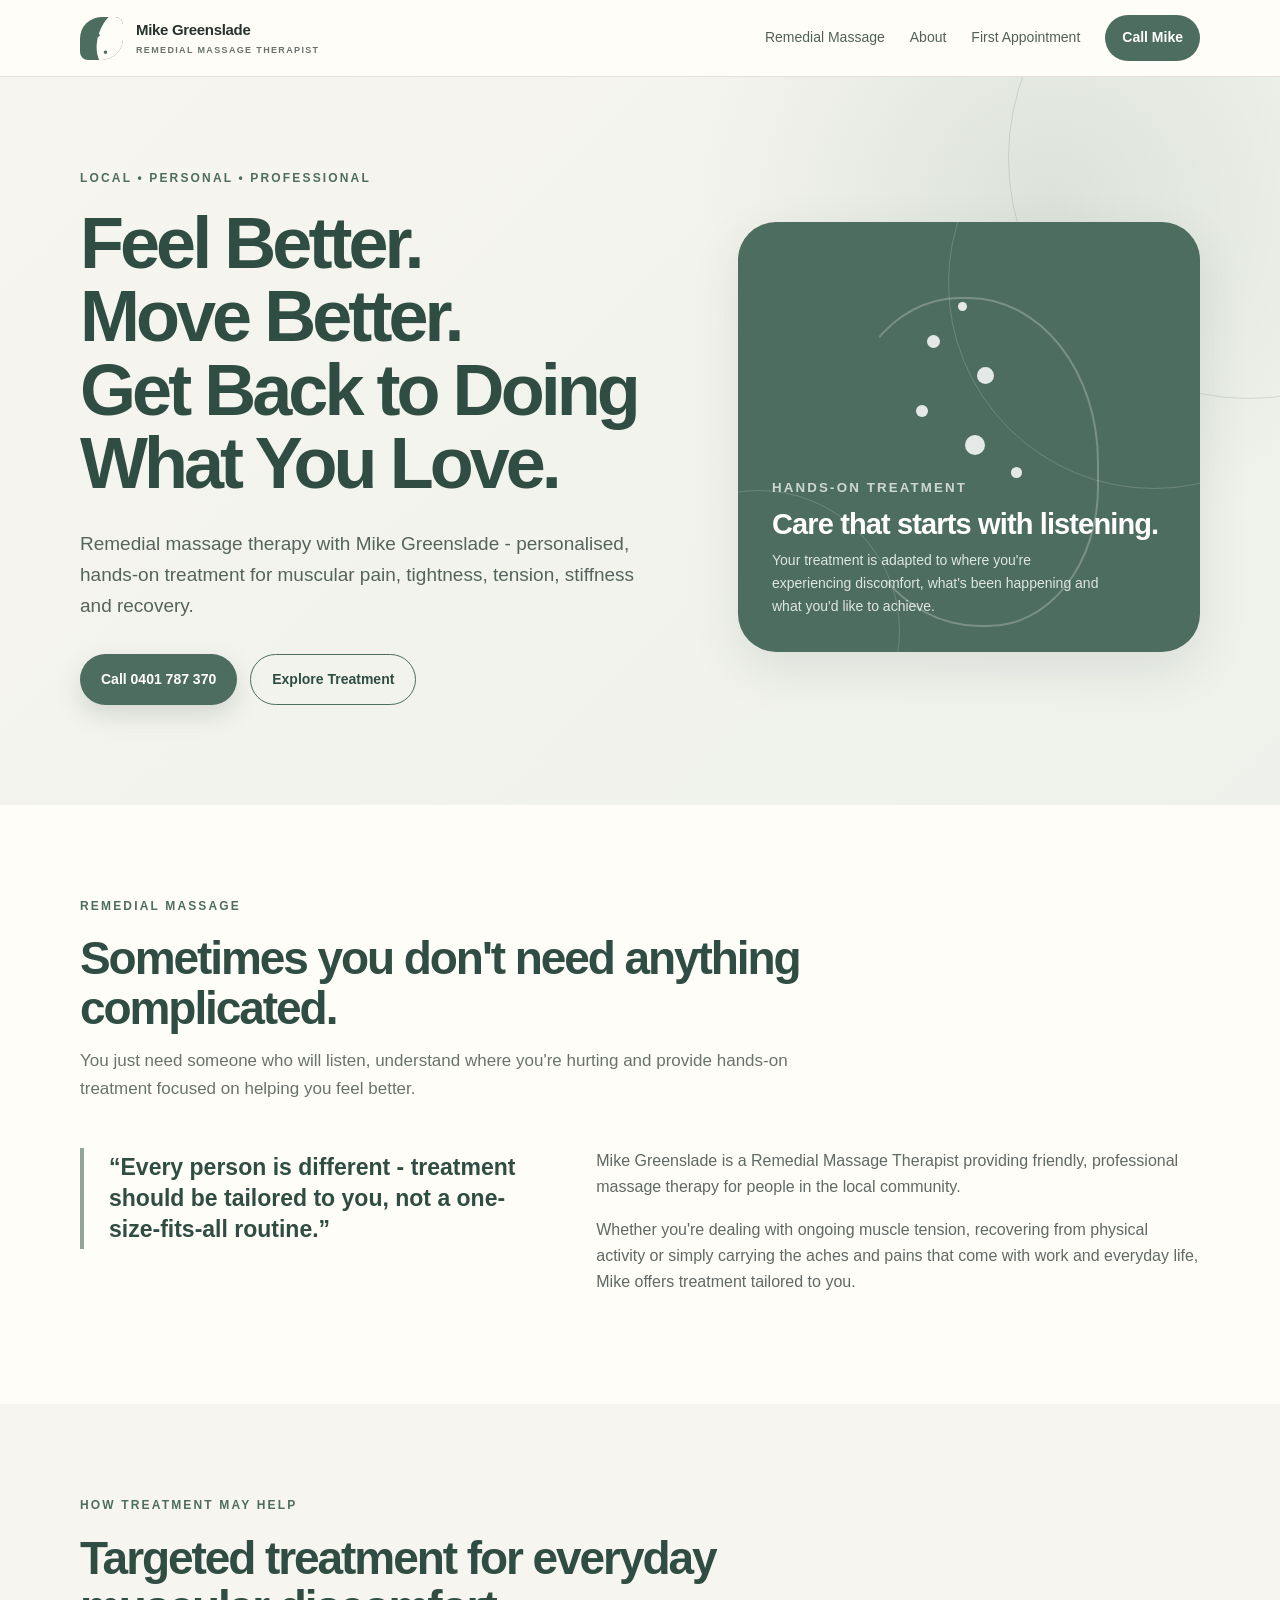
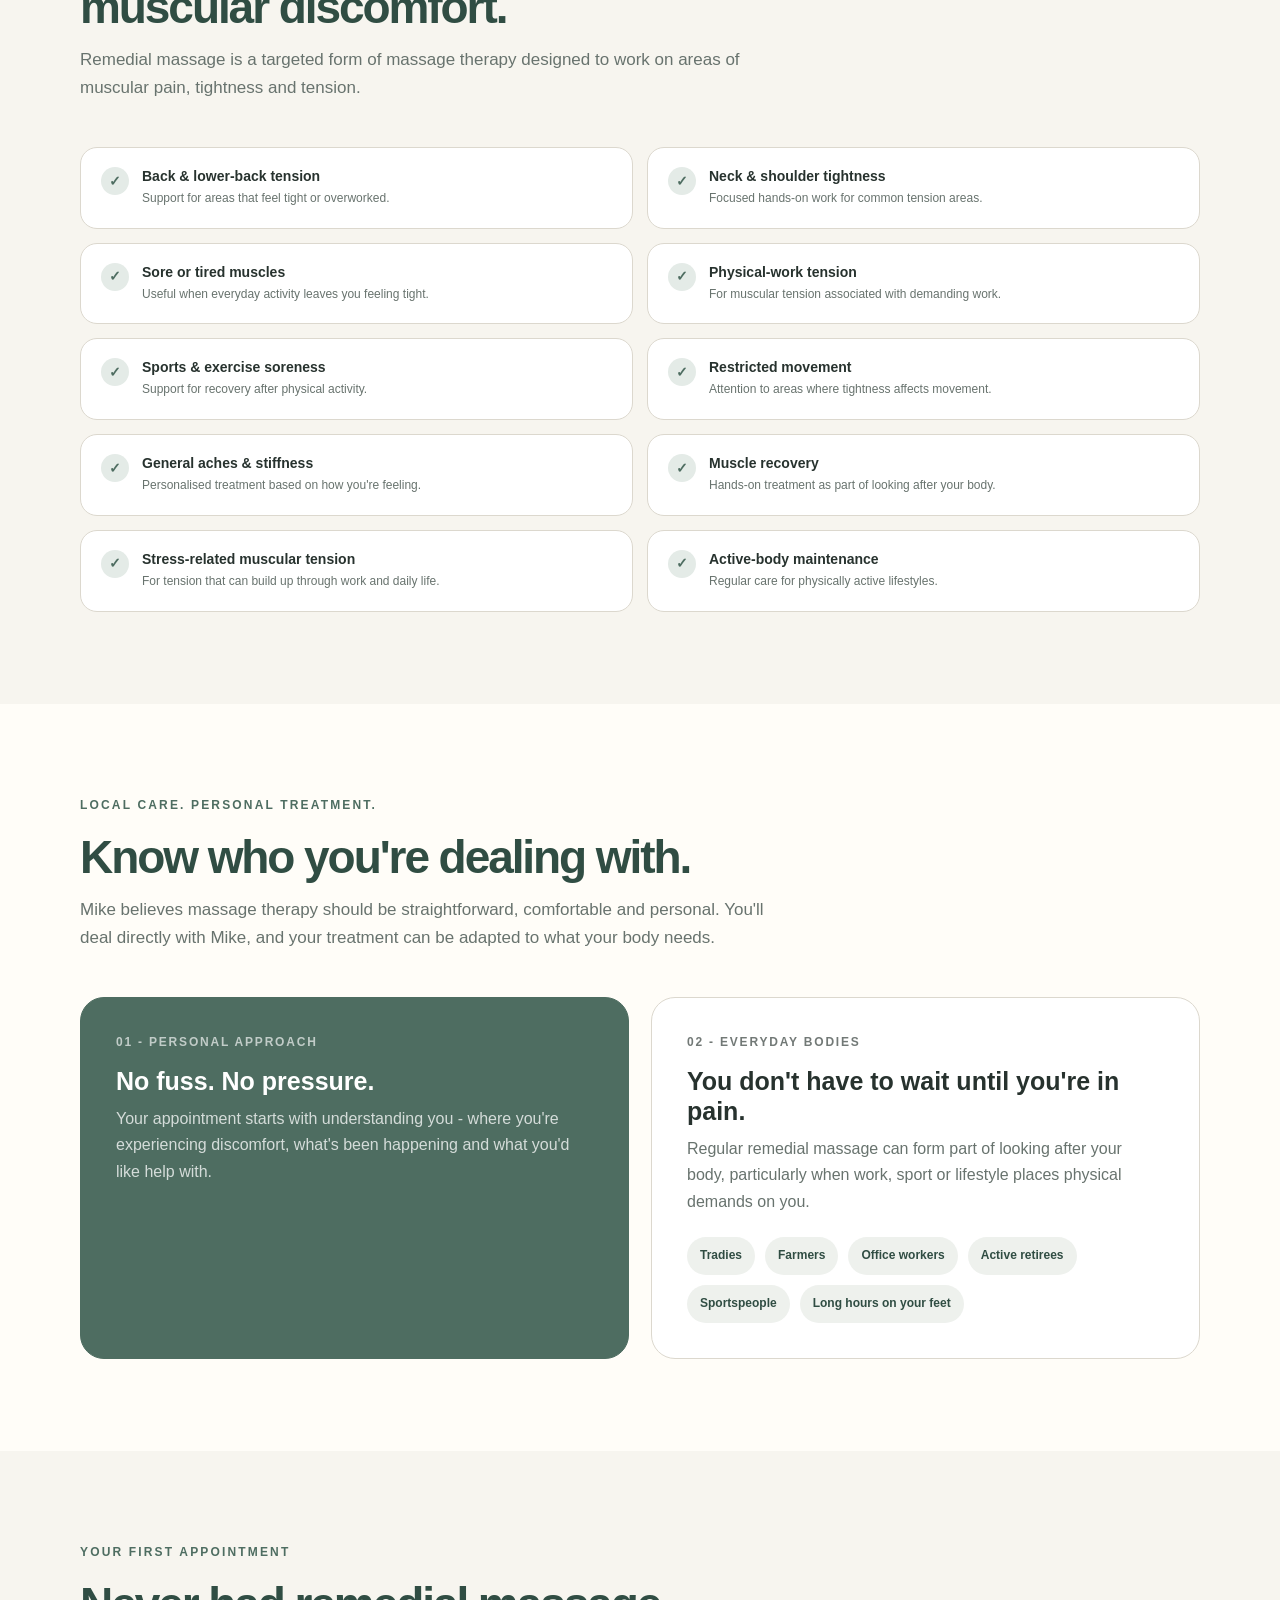
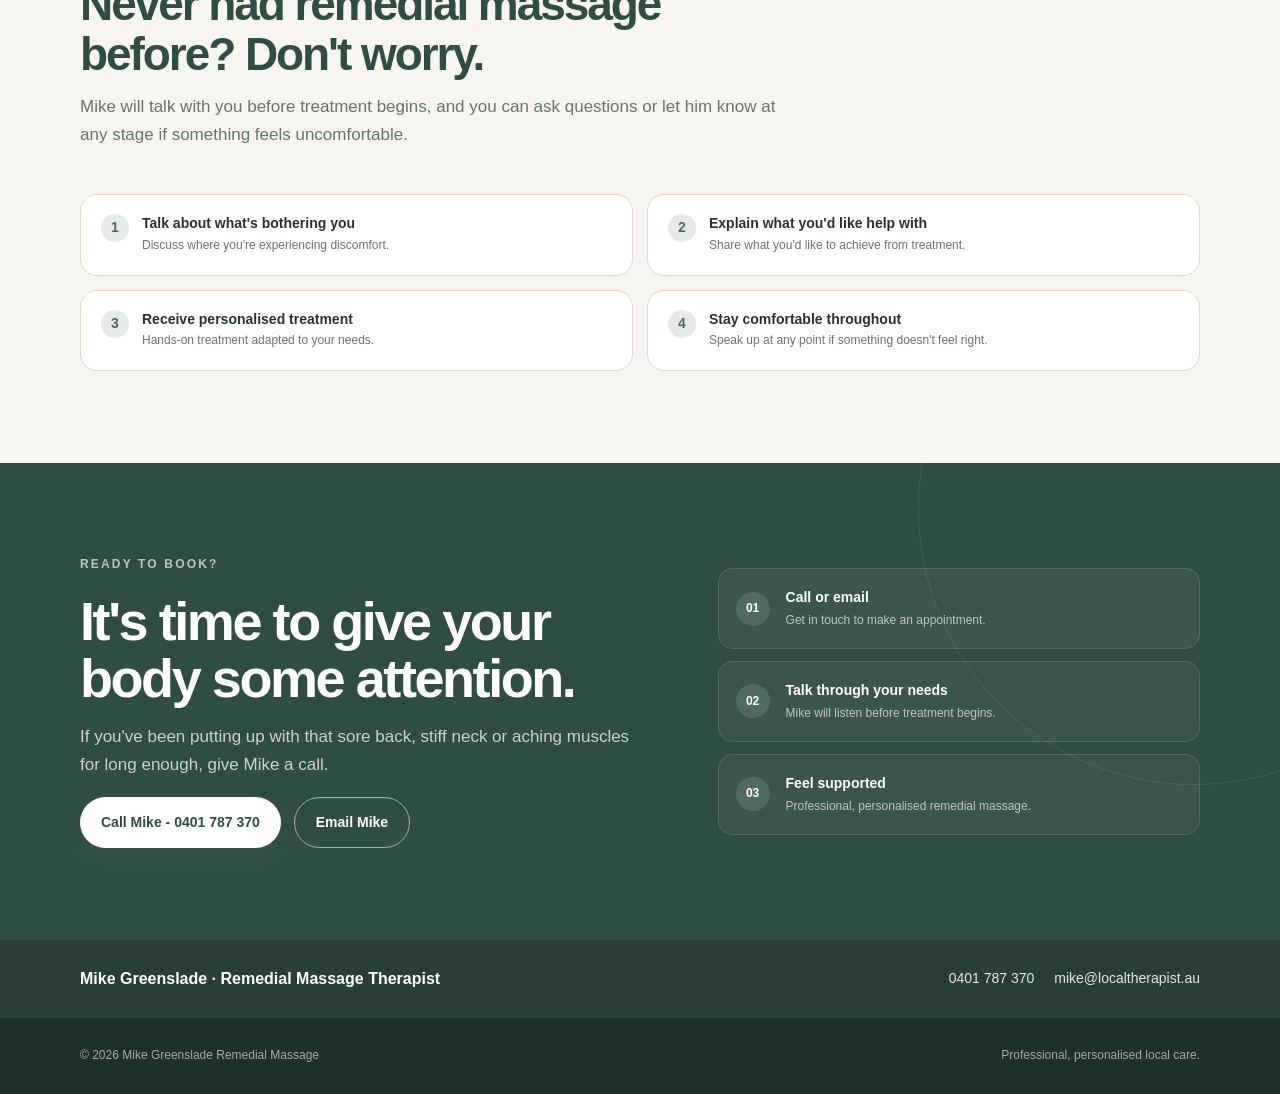
==== commit 01c89439: "hyphen" ====
--- a/index.html
+++ b/index.html
@@ -724,7 +724,7 @@
               Love.
             </h1>
             <p class="hero-lead">
-              Remedial massage therapy with Mike Greenslade — personalised,
+              Remedial massage therapy with Mike Greenslade - personalised,
               hands-on treatment for muscular pain, tightness, tension,
               stiffness and recovery.
             </p>
@@ -773,7 +773,7 @@
 
           <div class="intro-grid">
             <div class="quote">
-              “Every person is different — treatment should be tailored to you,
+              “Every person is different - treatment should be tailored to you,
               not a one-size-fits-all routine.”
             </div>
 
@@ -907,17 +907,17 @@
 
           <div class="local-grid">
             <article class="feature-card dark">
-              <div class="feature-number">01 — Personal approach</div>
+              <div class="feature-number">01 - Personal approach</div>
               <h3>No fuss. No pressure.</h3>
               <p>
-                Your appointment starts with understanding you — where you're
+                Your appointment starts with understanding you - where you're
                 experiencing discomfort, what's been happening and what you'd
                 like help with.
               </p>
             </article>
 
             <article class="feature-card">
-              <div class="feature-number">02 — Everyday bodies</div>
+              <div class="feature-number">02 - Everyday bodies</div>
               <h3>You don't have to wait until you're in pain.</h3>
               <p>
                 Regular remedial massage can form part of looking after your
@@ -1000,7 +1000,7 @@
                 class="button button-primary"
                 style="background: #fff; color: #304d43"
                 href="tel:0401787370"
-                >Call Mike — 0401 787 370</a
+                >Call Mike - 0401 787 370</a
               >
               <a
                 class="button button-secondary"
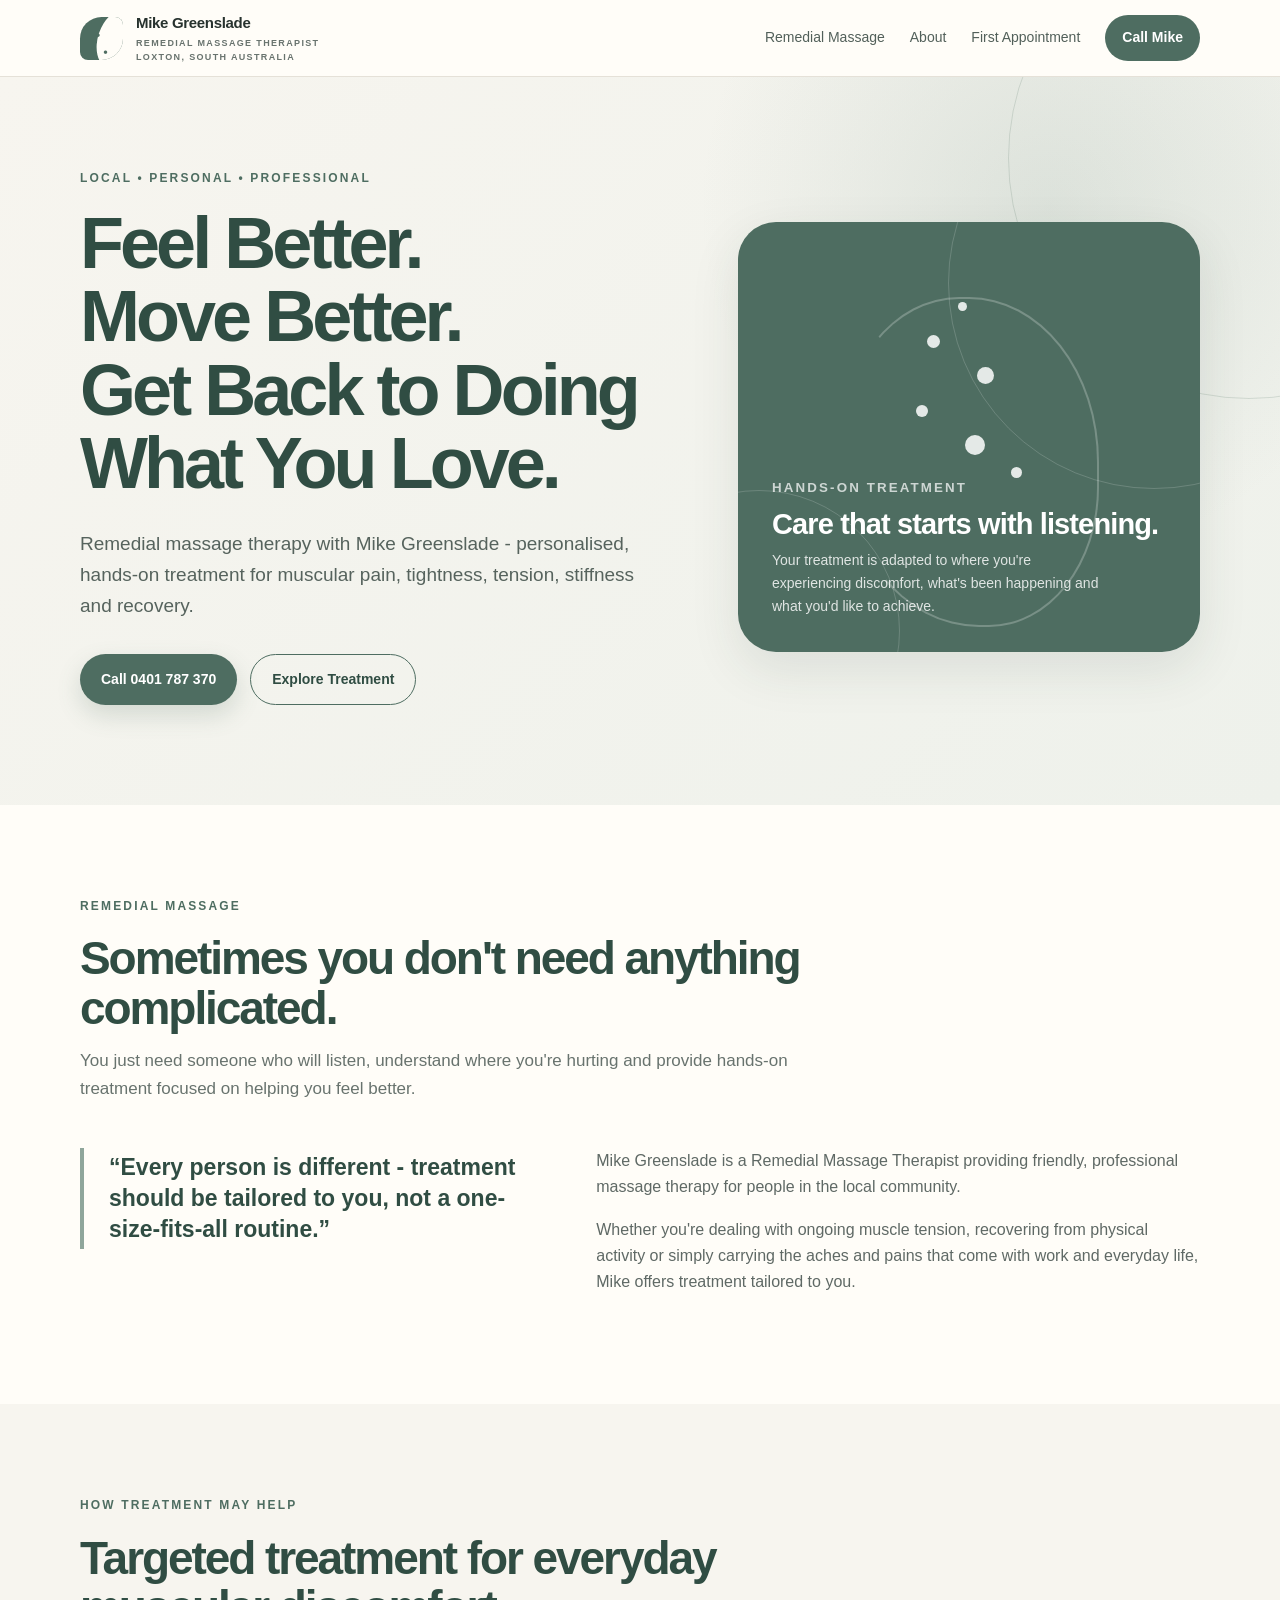
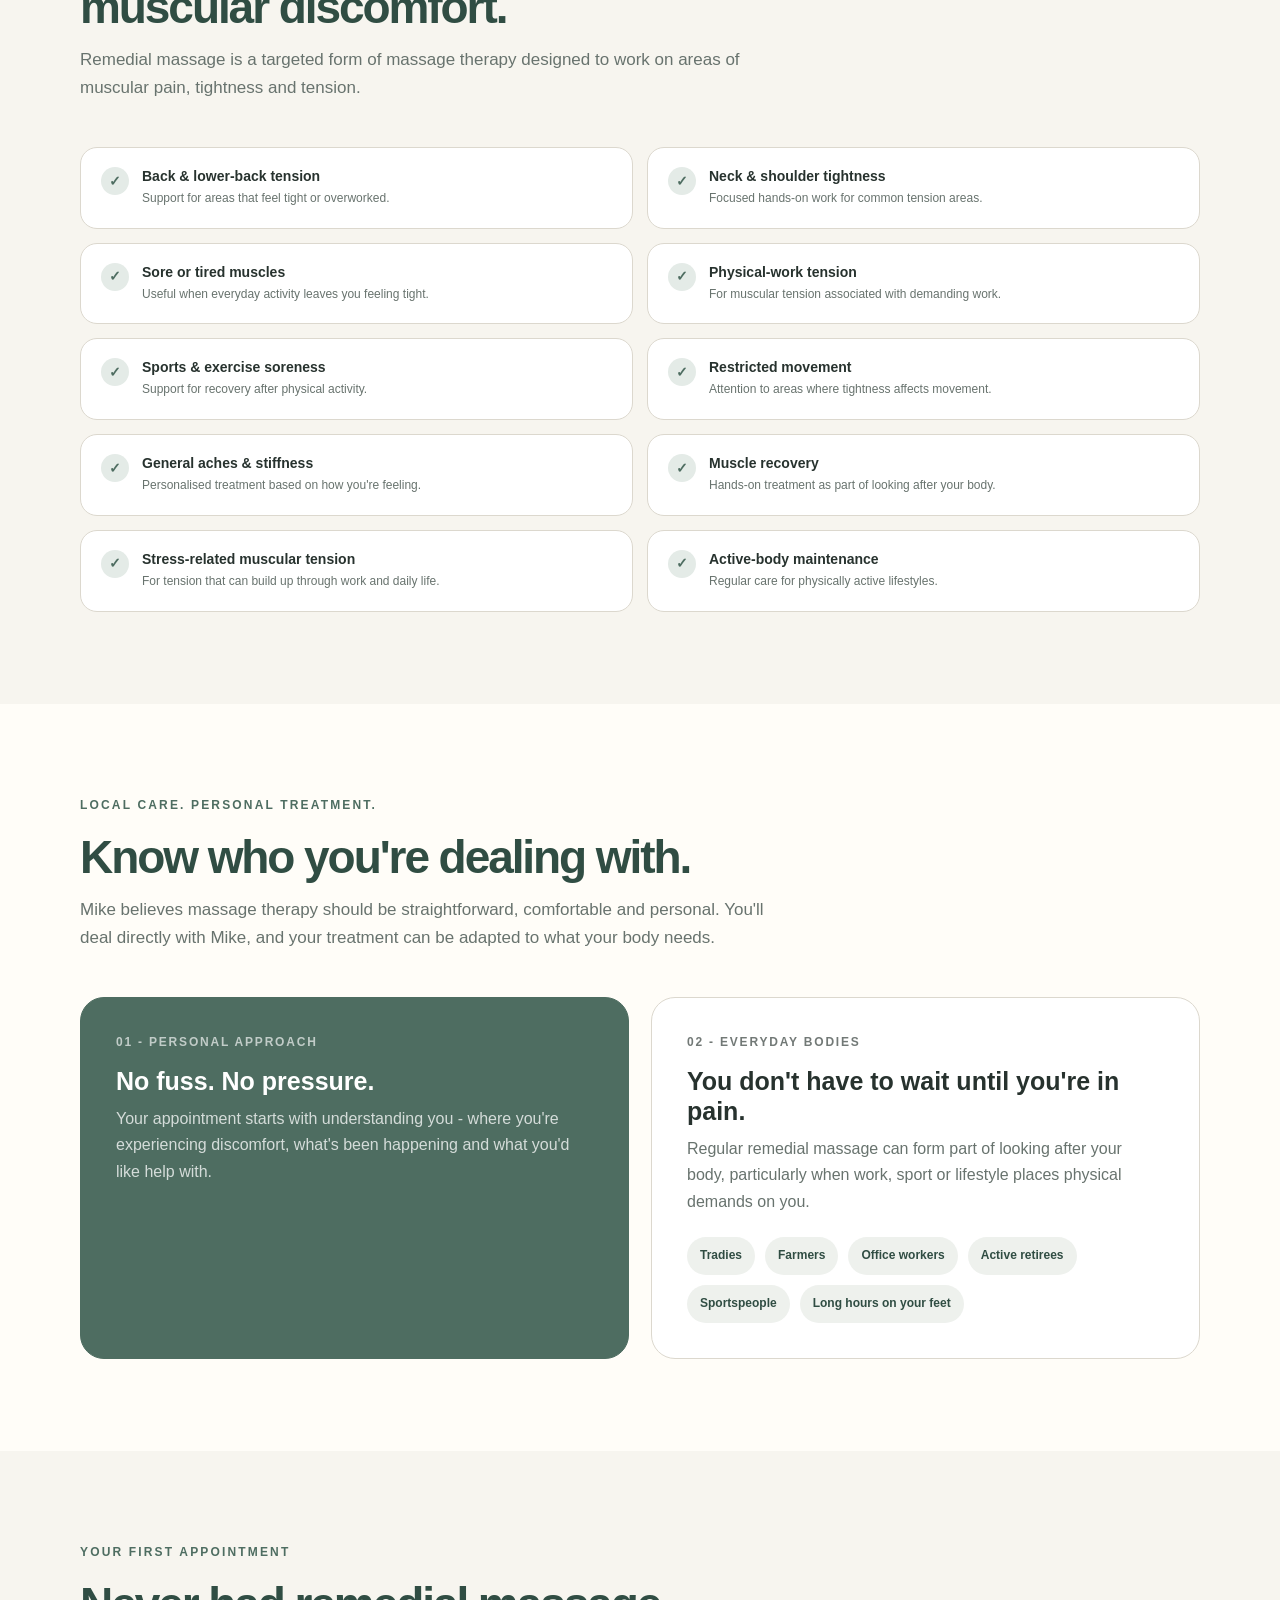
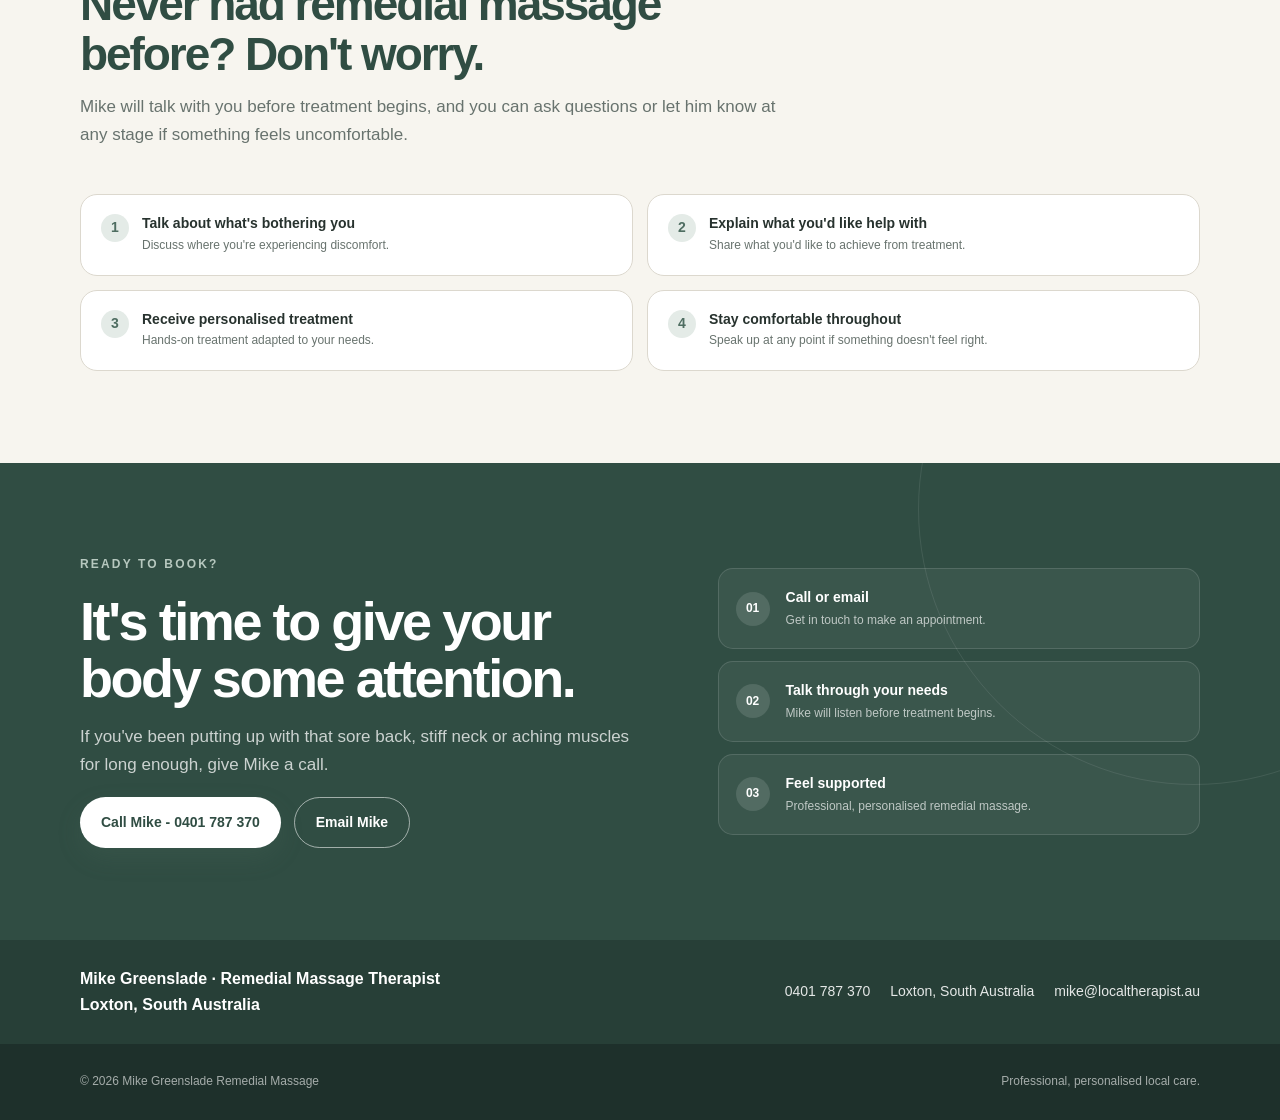
==== commit cce1aa1f: "address details" ====
--- a/index.html
+++ b/index.html
@@ -702,6 +702,7 @@
           <div>
             <span class="brand-name">Mike Greenslade</span>
             <span class="brand-sub">Remedial Massage Therapist</span>
+            <span class="brand-sub">Loxton, South Australia</span>
           </div>
         </a>
 
@@ -1039,9 +1040,17 @@
 
       <div class="contact-strip">
         <div class="container contact-inner">
-          <strong>Mike Greenslade · Remedial Massage Therapist</strong>
+          <strong
+            >Mike Greenslade · Remedial Massage Therapist <br />
+            <a href="https://www.google.com/maps/place/Loxton,+SA+5271"
+              >Loxton, South Australia</a
+            >
+          </strong>
           <div class="contact-details">
             <a href="tel:0401787370">0401 787 370</a>
+            <a href="https://www.google.com/maps/place/Loxton,+SA+5271"
+              >Loxton, South Australia</a
+            >
             <a href="mailto:mike@localtherapist.au">mike@localtherapist.au</a>
           </div>
         </div>
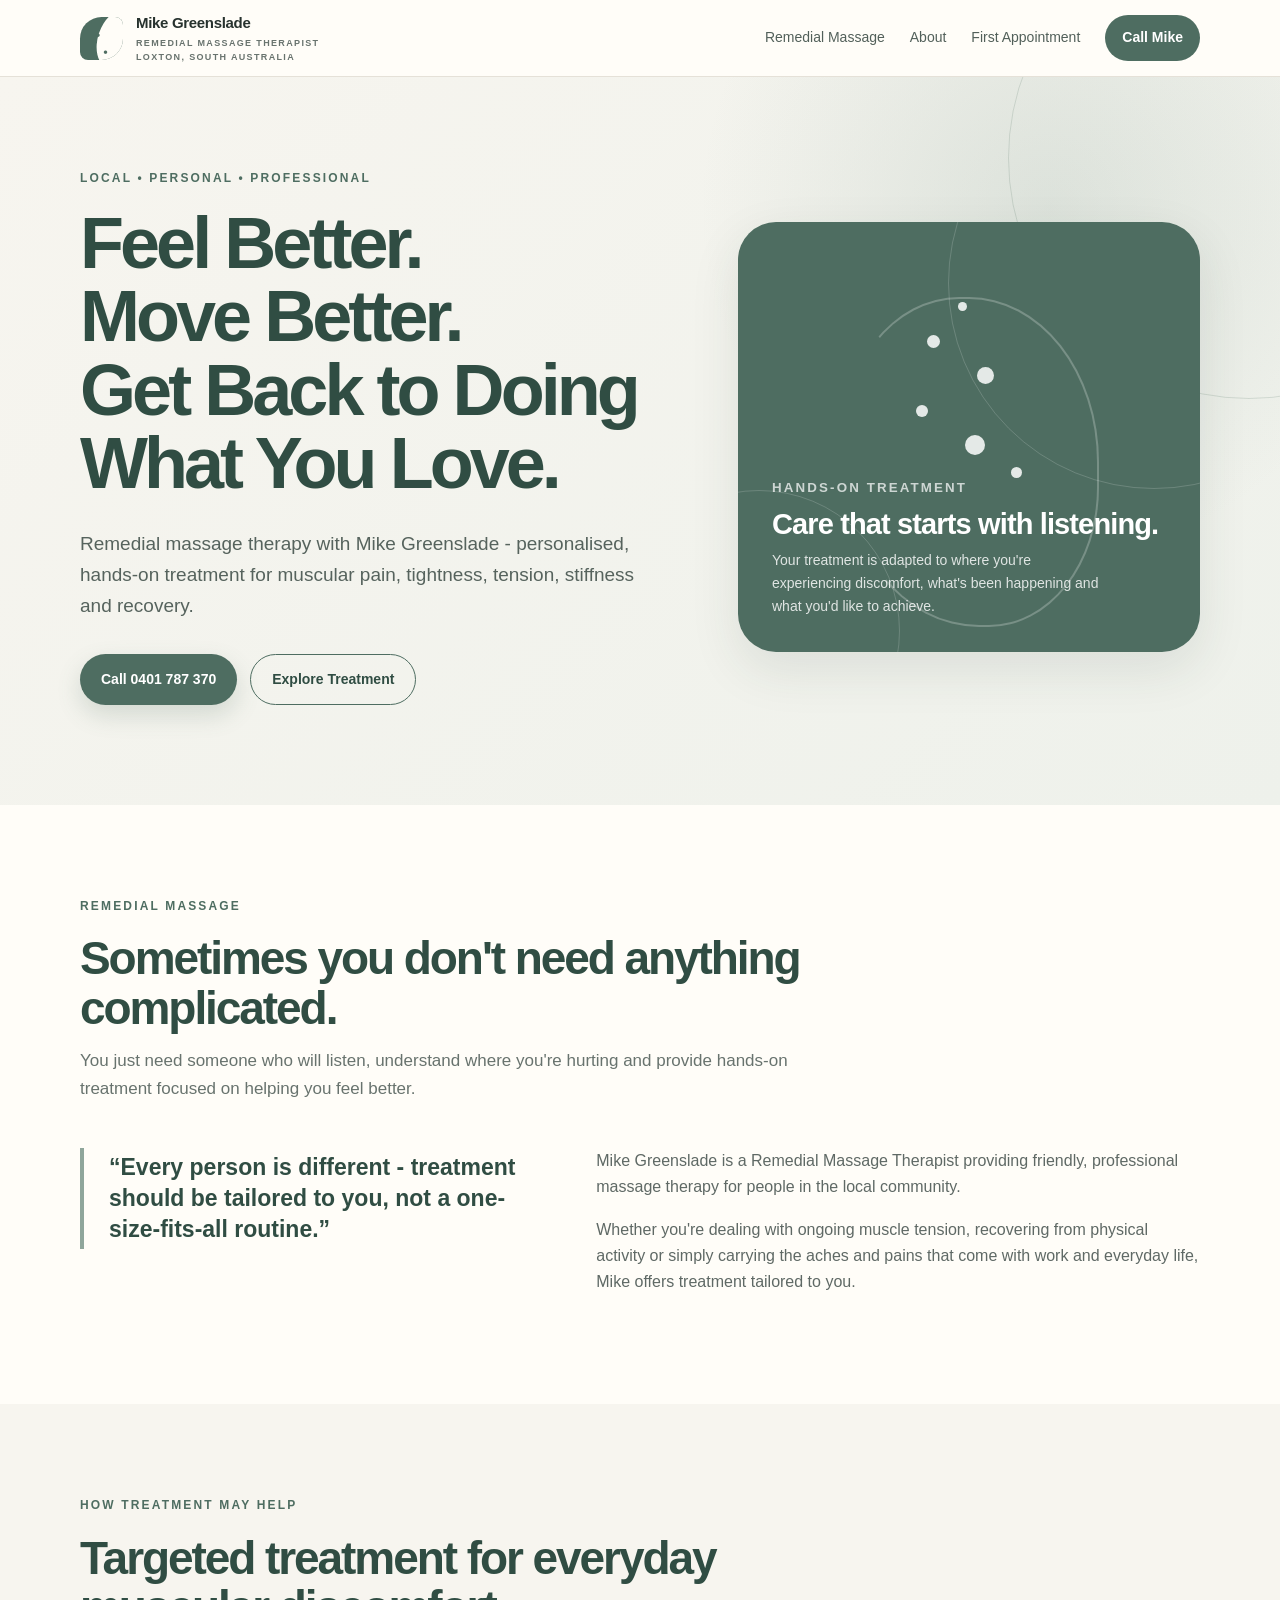
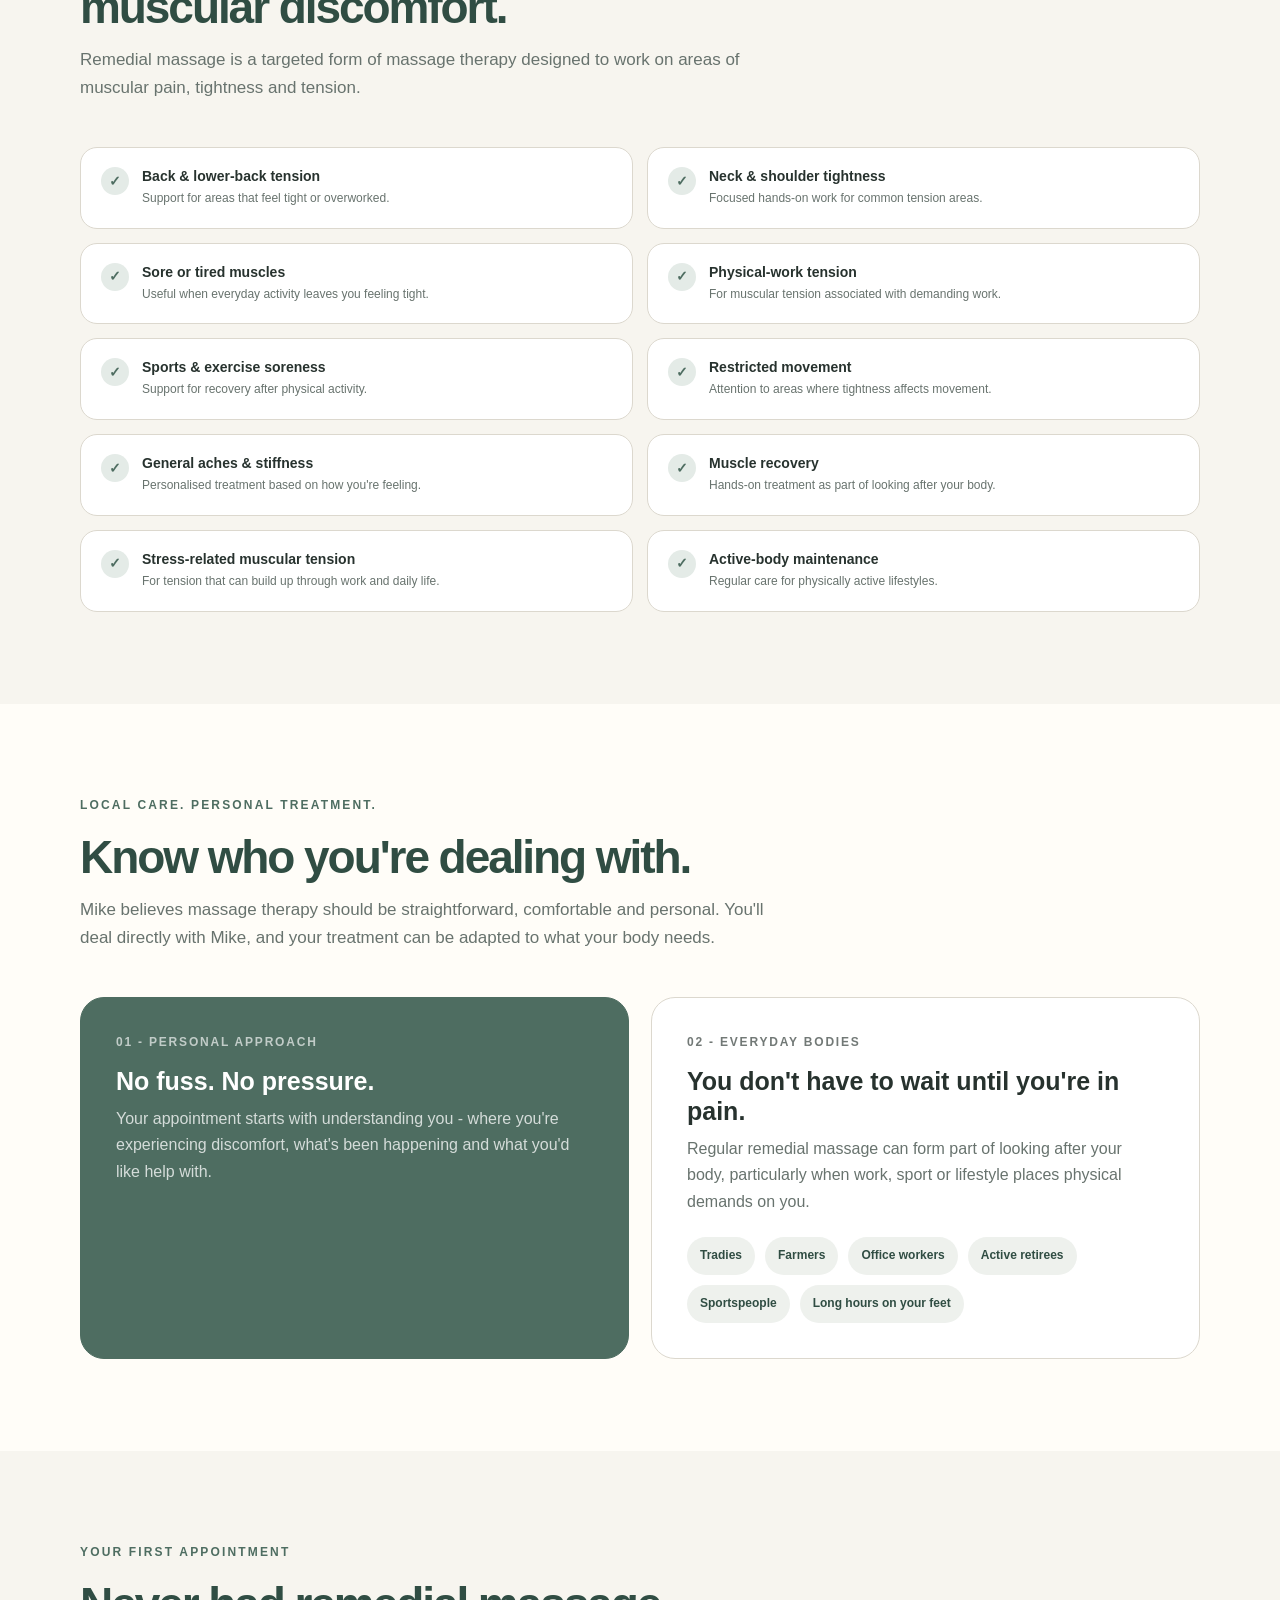
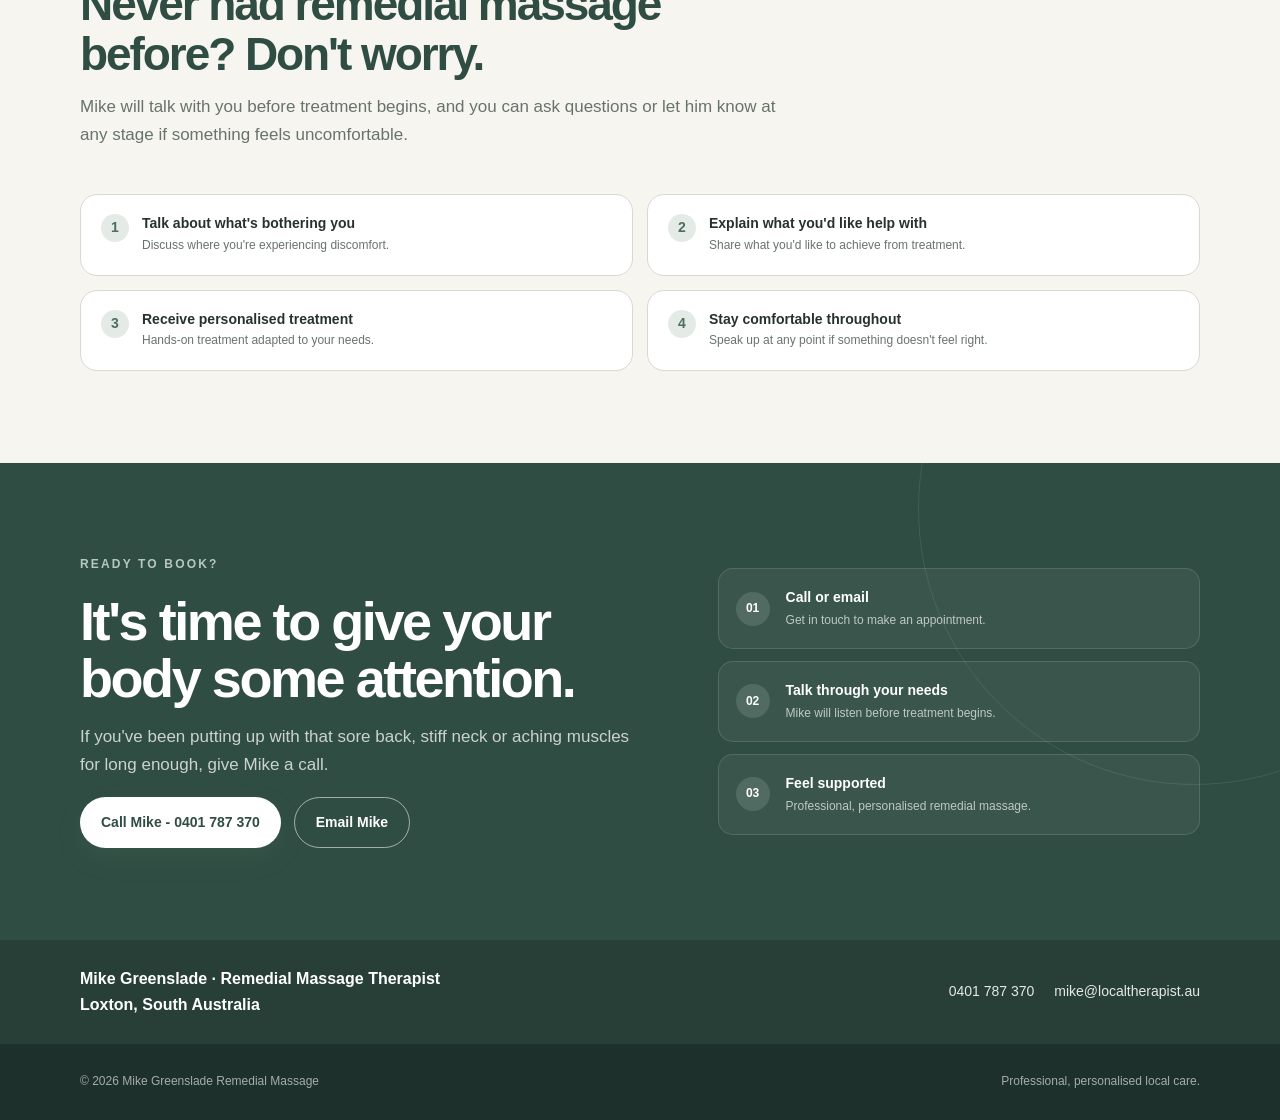
==== commit 936b20e7: "quick footer update" ====
--- a/index.html
+++ b/index.html
@@ -1048,9 +1048,6 @@
           </strong>
           <div class="contact-details">
             <a href="tel:0401787370">0401 787 370</a>
-            <a href="https://www.google.com/maps/place/Loxton,+SA+5271"
-              >Loxton, South Australia</a
-            >
             <a href="mailto:mike@localtherapist.au">mike@localtherapist.au</a>
           </div>
         </div>
